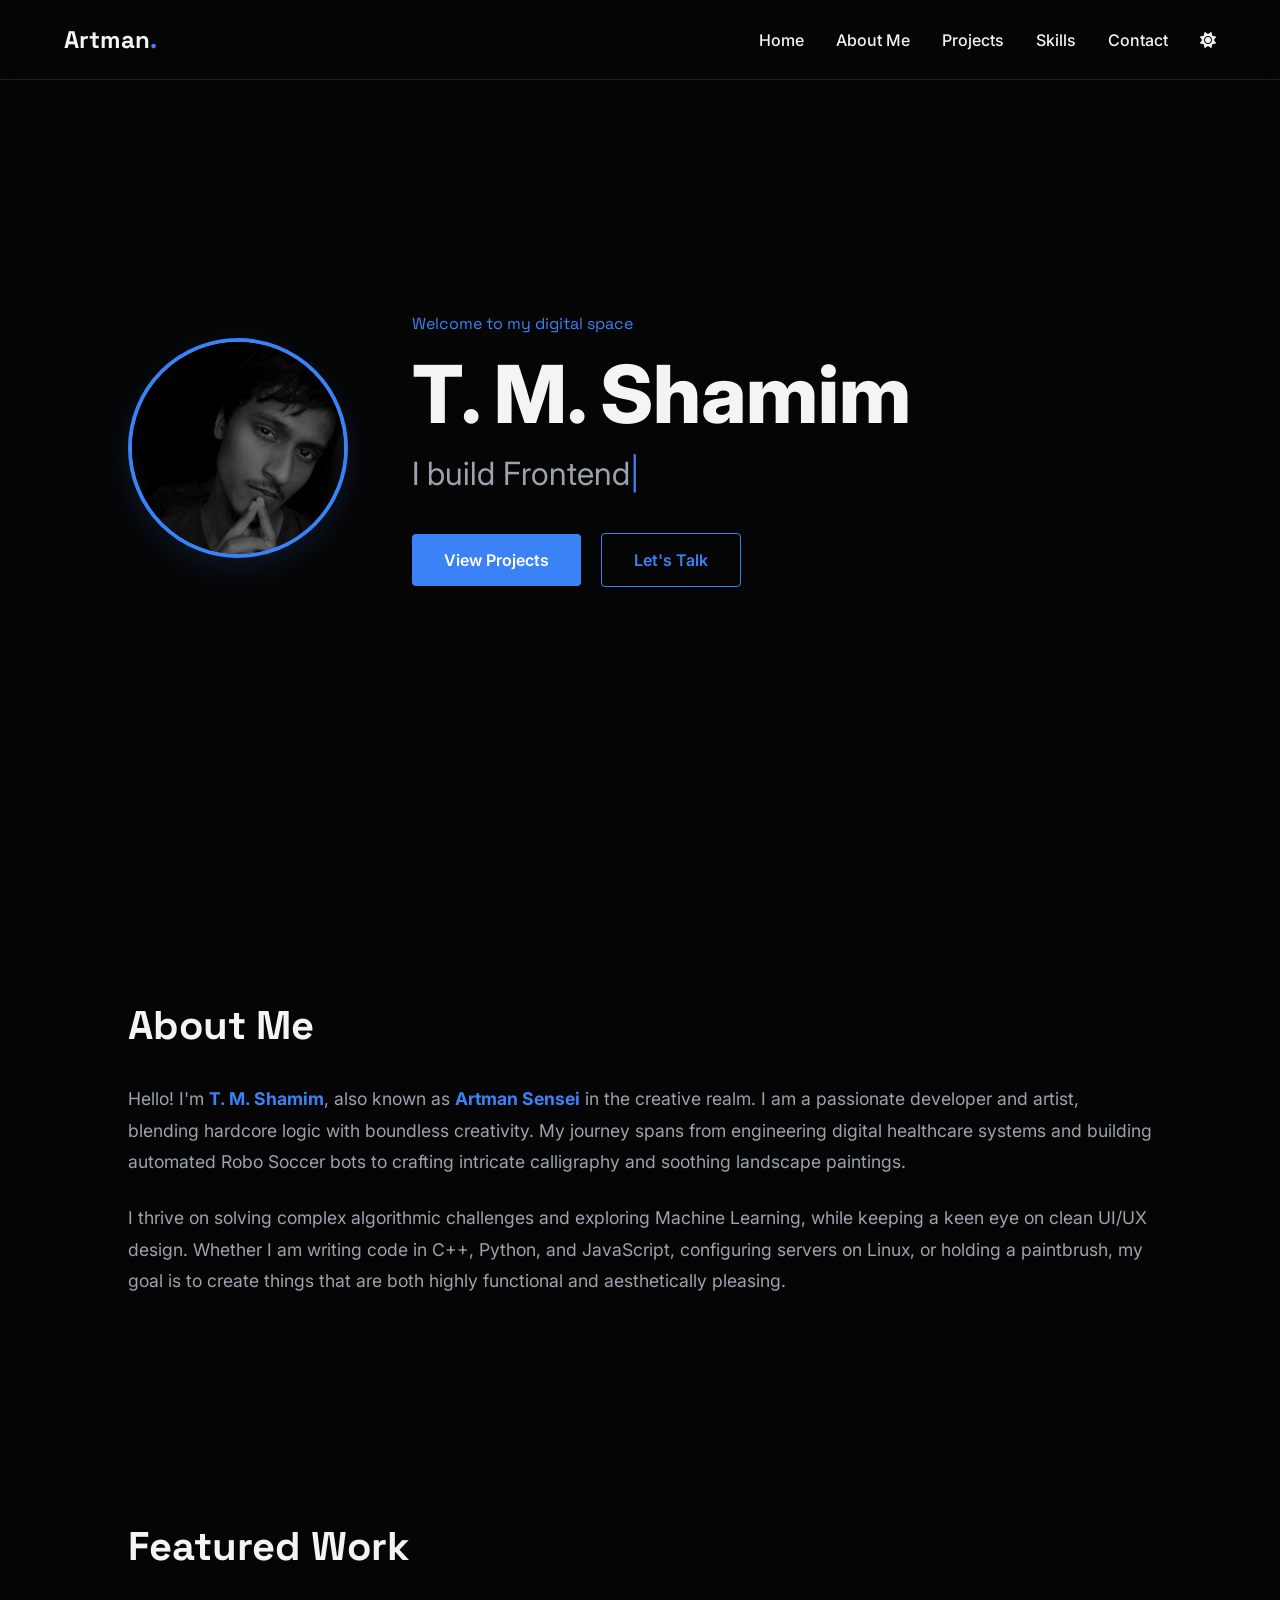
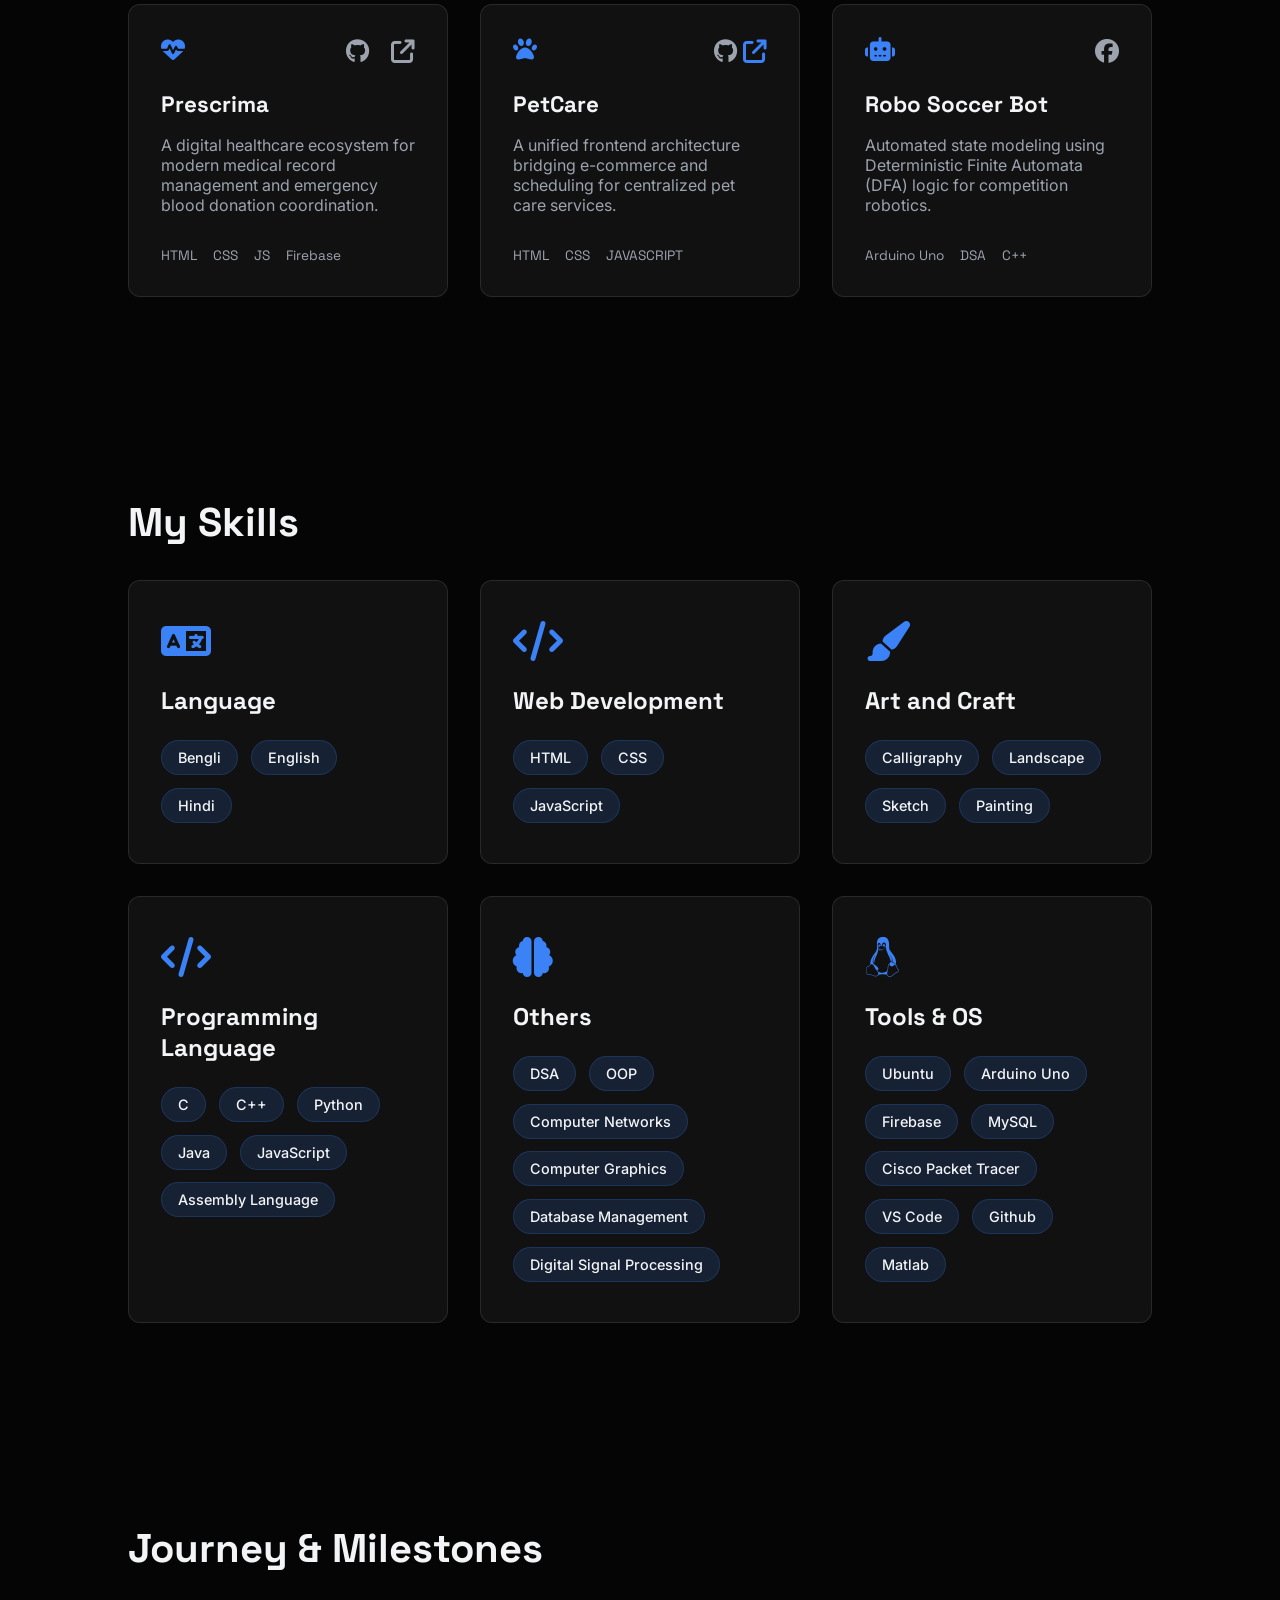
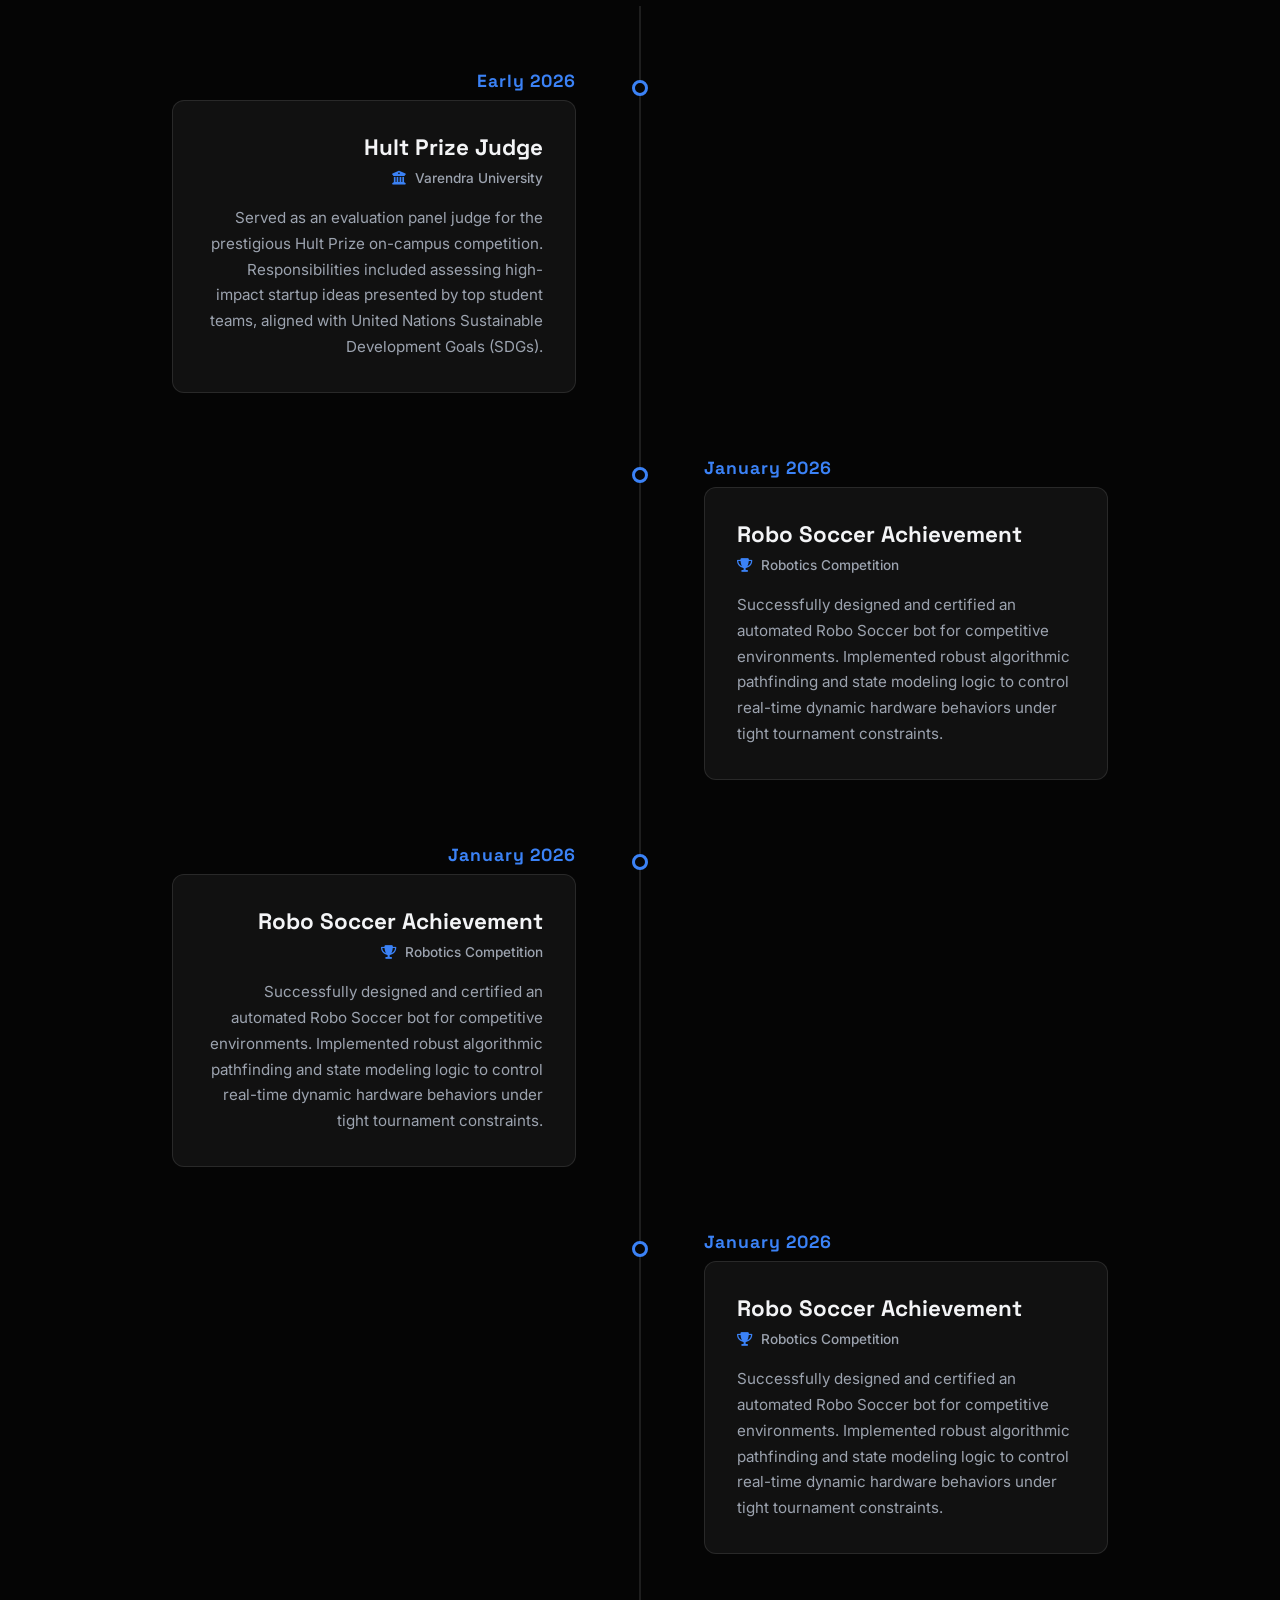
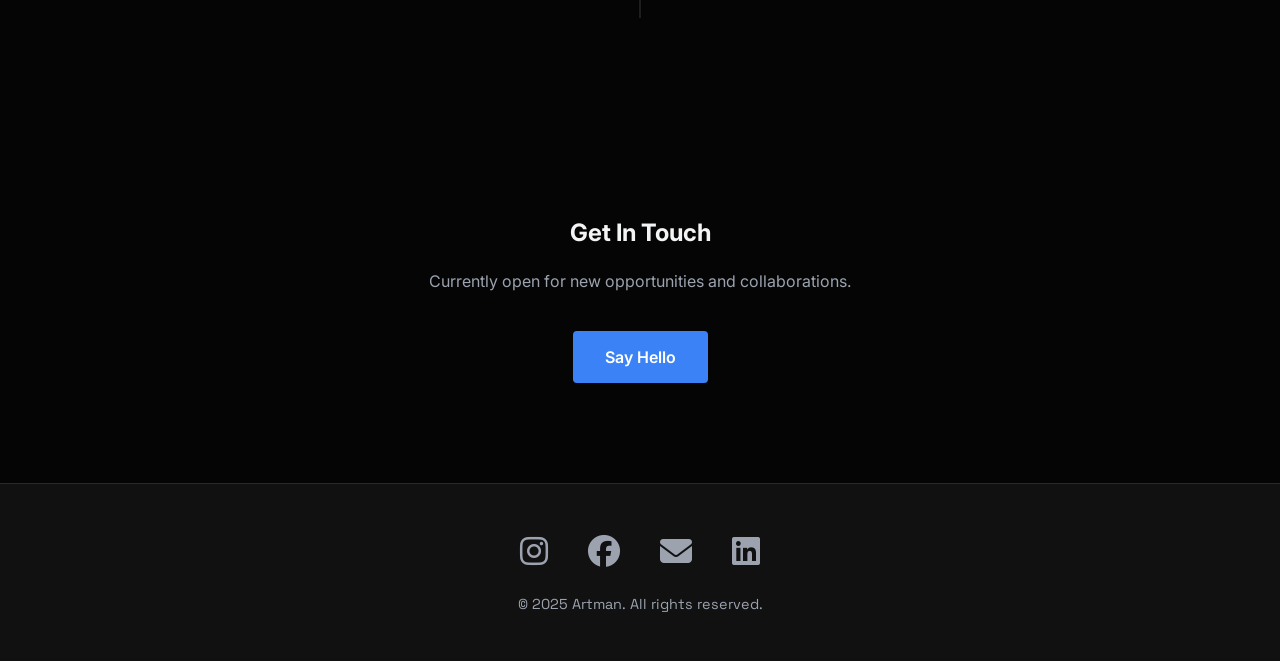
==== p3.html @ fb32a479 "Add files via upload" ====
<!DOCTYPE html>
<html lang="en" data-theme="dark">
<head>
    <meta charset="UTF-8">
    <meta name="viewport" content="width=device-width, initial-scale=1.0">
    <title>T. M. Shamim | Portfolio</title>
    <link rel="stylesheet" href="p3.css">
    <link rel="stylesheet" href="https://cdnjs.cloudflare.com/ajax/libs/font-awesome/6.4.0/css/all.min.css">
</head>
<body>

    <div class="preloader">
        <div class="loader-text">Loading Experience...</div>
    </div>

    <nav class="navbar">
        <div class="logo">Artman<span>.</span></div>
        <ul class="nav-links">
            <li><a href="#home">Home</a></li>
            <li><a href="#about">About Me</a></li>
            <li><a href="#projects">Projects</a></li>
            <li><a href="#skills">Skills</a></li> <!-- এই লাইনটি যোগ করুন -->
            <li><a href="#contact">Contact</a></li>
            <li>
                <button id="theme-toggle">
                    <i class="fa-solid fa-moon"></i>
                </button>
            </li>
        </ul>
    </nav>

    <header id="home" class="hero">
        <div class="hero-content reveal">
            <div class="hero-image">
                <img src="meaw.jpeg" alt="T. M. Shamim" class="profile-pic"> 
            </div>
            <div class="hero-text">
                <p class="greeting">Welcome to my digital space</p>
                <h1>T. M. Shamim</h1>
                <h2 class="subtitle">I build <span class="typing-text"></span><span class="cursor-blink">|</span></h2>
                <div class="hero-buttons">
                    <a href="#projects" class="btn primary">View Projects</a>
                    <a href="#contact" class="btn secondary">Let's Talk</a>
                </div>
            </div>
        </div>
        <div class="animated-grid"></div>
    </header>

<!-- About Section -->
    <section id="about" class="about-section">
        <div class="section-header reveal">
            <h2>About Me</h2>
            <div class="line"></div>
        </div>
        
        <div class="about-content reveal">
            <!-- About Text -->
            <div class="about-text">
                <p>Hello! I'm <strong>T. M. Shamim</strong>, also known as <strong>Artman Sensei</strong> in the creative realm. I am a passionate developer and artist, blending hardcore logic with boundless creativity. My journey spans from engineering digital healthcare systems and building automated Robo Soccer bots to crafting intricate calligraphy and soothing landscape paintings.</p>
                <p>I thrive on solving complex algorithmic challenges and exploring Machine Learning, while keeping a keen eye on clean UI/UX design. Whether I am writing code in C++, Python, and JavaScript, configuring servers on Linux, or holding a paintbrush, my goal is to create things that are both highly functional and aesthetically pleasing.</p>
            </div>
            
           
        </div>
    </section>

    
    <section id="projects" class="projects-section">
        <div class="section-header reveal">
            <h2>Featured Work</h2>
            <div class="line"></div>
        </div>
        
        <div class="project-grid">
            <div class="tilt-card reveal">
                <div class="card-inner">
                    <div class="card-header">
                        <i class="fa-solid fa-heart-pulse icon"></i>
                        <div class="links">
                            <a href="https://github.com/yourusername/prescrima" target="_blank" title="View Source Code">
                                <i class="fa-brands fa-github"></i>
                            </a>
                             <a href="https://prescrima.web.app" target="_blank" title="View Source Code">
                            <i class="fa-solid fa-arrow-up-right-from-square"></i>
                             </a>
                        </div>
                    </div>
                    <h3>Prescrima</h3>
                    <p>A digital healthcare ecosystem for modern medical record management and emergency blood donation coordination.</p>
                    <ul class="tech-stack">
                        <li>HTML</li>
                        <li>CSS</li>
                        <li>JS</li>
                        <li>Firebase</li>
                    </ul>
                </div>
            </div>

            <div class="tilt-card reveal">
                <div class="card-inner">
                    <div class="card-header">
                        <i class="fa-solid fa-paw icon"></i>
                        <div class="links">
                            <a href="https://github.com/yourusername/petcare" target="_blank" title="View Source Code">
                                <i class="fa-brands fa-github"></i>
                            </a>
                            <i class="fa-solid fa-arrow-up-right-from-square"></i>
                        </div>
                    </div>
                    <h3>PetCare</h3>
                    <p>A unified frontend architecture bridging e-commerce and scheduling for centralized pet care services.</p>
                    <ul class="tech-stack">
                        <li>HTML</li>
                        <li>CSS</li>
                        <li>JAVASCRIPT</li>
                    </ul>
                </div>
            </div>

            <div class="tilt-card reveal">
                <div class="card-inner">
                    <div class="card-header">
                        <i class="fa-solid fa-robot icon"></i>
                        <div class="links">
                            <a href="https://github.com/yourusername/robo-soccer" target="_blank">
                                <i class="fa-brands fa-facebook"></i>
                            </a>
                        </div>
                    </div>
                    <h3>Robo Soccer Bot</h3>
                    <p>Automated state modeling using Deterministic Finite Automata (DFA) logic for competition robotics.</p>
                    <ul class="tech-stack">
                        <li>Arduino Uno</li>
                        <li>DSA</li>
                        <li>C++</li>
                    </ul>
                </div>
            </div>
        </div>
    </section>


    <!-- Skills Section -->
    <section id="skills" class="skills-section">
        <div class="section-header reveal">
            <h2>My Skills</h2>
            <div class="line"></div>
        </div>
        
        <div class="skills-grid reveal">
            

            <div class="skill-box">
                <i class="fa-solid fa-language skill-icon"></i>
                <h3>Language</h3>
                <div class="skill-tags">
                    <span>Bengli</span>
                    <span>English</span>
                    <span>Hindi</span> 
                </div>
            </div>

            <div class="skill-box">
                <i class="fa-solid fa-code skill-icon"></i>
                <h3>Web Development</h3>
                <div class="skill-tags">
                    <span>HTML</span>
                    <span>CSS</span>
                    <span>JavaScript</span> 
                </div>
            </div>
            
            <div class="skill-box">
                <i class="fa-solid fa-paintbrush skill-icon"></i>
                <h3>Art and Craft</h3>
                <div class="skill-tags">
                    <span>Calligraphy</span>
                    <span>Landscape</span>
                    <span>Sketch</span>
                    <span>Painting</span>
                </div>
            </div>

            <div class="skill-box">
                <i class="fa-solid fa-code skill-icon"></i>
                <h3>Programming Language</h3>
                <div class="skill-tags">
                    <span>C</span>
                    <span>C++</span>
                    <span>Python</span>
                    <span>Java</span> 
                    <span>JavaScript</span> 
                    <span>Assembly Language</span>
                </div>
            </div>
            
            <div class="skill-box">
                <i class="fa-solid fa-brain skill-icon"></i>
                <h3>Others</h3>
                <div class="skill-tags">
                    <span>DSA</span>
                    <span>OOP</span>
                    <span>Computer Networks</span>
                    <span>Computer Graphics</span>
                    <span>Database Management</span>
                    <span>Digital Signal Processing</span>
                </div>
            </div>

            <div class="skill-box">
                <i class="fa-brands fa-linux skill-icon"></i>
                <h3>Tools & OS</h3>
                <div class="skill-tags">
                    <span>Ubuntu</span>
                    <span>Arduino Uno</span>
                    <span>Firebase</span>
                    <span>MySQL</span>
                    <span>Cisco Packet Tracer</span>
                    <span>VS Code</span>
                    <span>Github</span>
                    <span>Matlab</span>
                </div>
            </div>
        </div>
    </section>


    <section id="experience" class="timeline-section">
        <div class="section-header reveal">
            <h2>Journey & Milestones</h2>
            <div class="line"></div>
        </div>

        <div class="timeline-container reveal">
            <div class="timeline-line"></div>

            <div class="timeline-item left">
                <div class="timeline-dot"></div>
                <div class="timeline-date">Early 2026</div>
                <div class="timeline-content">
                    <h3>Hult Prize Judge</h3>
                    <span class="location"><i class="fa-solid fa-university"></i> Varendra University</span>
                    <p>Served as an evaluation panel judge for the prestigious Hult Prize on-campus competition. Responsibilities included assessing high-impact startup ideas presented by top student teams, aligned with United Nations Sustainable Development Goals (SDGs).</p>
                </div>
            </div>

            <div class="timeline-item right">
                <div class="timeline-dot"></div>
                <div class="timeline-date">January 2026</div>
                <div class="timeline-content">
                    <h3>Robo Soccer Achievement</h3>
                    <span class="location"><i class="fa-solid fa-trophy"></i> Robotics Competition</span>
                    <p>Successfully designed and certified an automated Robo Soccer bot for competitive environments. Implemented robust algorithmic pathfinding and state modeling logic to control real-time dynamic hardware behaviors under tight tournament constraints.</p>
                </div>
            </div>

            <div class="timeline-item left">
                <div class="timeline-dot"></div>
                <div class="timeline-date">January 2026</div>
                <div class="timeline-content">
                    <h3>Robo Soccer Achievement</h3>
                    <span class="location"><i class="fa-solid fa-trophy"></i> Robotics Competition</span>
                    <p>Successfully designed and certified an automated Robo Soccer bot for competitive environments. Implemented robust algorithmic pathfinding and state modeling logic to control real-time dynamic hardware behaviors under tight tournament constraints.</p>
                </div>
            </div>

            <div class="timeline-item right">
                <div class="timeline-dot"></div>
                <div class="timeline-date">January 2026</div>
                <div class="timeline-content">
                    <h3>Robo Soccer Achievement</h3>
                    <span class="location"><i class="fa-solid fa-trophy"></i> Robotics Competition</span>
                    <p>Successfully designed and certified an automated Robo Soccer bot for competitive environments. Implemented robust algorithmic pathfinding and state modeling logic to control real-time dynamic hardware behaviors under tight tournament constraints.</p>
                </div>
            </div>
        </div>
    </section>


    <section id="contact" class="contact-section reveal">
        <h2>Get In Touch</h2>
        <p>Currently open for new opportunities and collaborations.</p>
        <a href="https://facebook.com/artmansenseii" target="_blank" class="btn primary">Say Hello</a>
    </section>

    <footer class="footer">
        <div class="footer-content">
            <div class="social-links">
                <a href="https://instagram.com/artman_sensei" target="_blank" title="Instagram"><i class="fa-brands fa-instagram"></i></a>
                <a href="https://facebook.com/artmansensei" target="_blank" title="Facebook"><i class="fa-brands fa-facebook"></i></a>
                <a href="mailto:artmansensei@gmail.com" title="Email"><i class="fa-solid fa-envelope"></i></a>
                <a href="https://linkedin.com/in/artmansensei" target="_blank" title="LinkedIn"><i class="fa-brands fa-linkedin"></i></a>
            </div>
            <p class="copyright">&copy; 2025 Artman. All rights reserved.</p>
        </div>
    </footer>

    <script src="p3.js"></script>
</body>
</html>
---- p3.css ----
@import url('https://fonts.googleapis.com/css2?family=Inter:wght@300;400;600;800&family=Space+Grotesk:wght@500;700&display=swap');

/* Dynamic Theme Variables */
:root[data-theme="dark"] {
    --bg-color: #050505;
    --surface-color: #111111;
    --text-main: #f3f4f6;
    --text-muted: #9ca3af;
    --accent: #3b82f6; 
    --accent-glow: rgba(59, 130, 246, 0.15);
    --border: rgba(255, 255, 255, 0.1);
}

:root[data-theme="light"] {
    --bg-color: #f8fafc;
    --surface-color: #ffffff;
    --text-main: #0f172a;
    --text-muted: #64748b;
    --accent: #2563eb; 
    --accent-glow: rgba(37, 99, 235, 0.15);
    --border: rgba(0, 0, 0, 0.1);
}

* {
    margin: 0;
    padding: 0;
    box-sizing: border-box;
    /* Normal cursor globally active */
}

html {
    scroll-behavior: smooth;
}

body {
    background-color: var(--bg-color);
    color: var(--text-main);
    font-family: 'Inter', sans-serif;
    overflow-x: hidden;
    transition: background-color 0.5s ease, color 0.5s ease;
}

/* Preloader */
.preloader {
    position: fixed;
    inset: 0;
    background: var(--bg-color);
    display: flex;
    justify-content: center;
    align-items: center;
    z-index: 10000;
    transition: opacity 1s ease, visibility 1s ease;
}

.preloader.fade-out {
    opacity: 0;
    visibility: hidden;
}

.loader-text {
    font-family: 'Space Grotesk', sans-serif;
    font-size: 1.5rem;
    letter-spacing: 2px;
    animation: pulse 1.5s infinite;
}

/* Navbar */
.navbar {
    position: fixed;
    top: 0;
    width: 100%;
    display: flex;
    justify-content: space-between;
    align-items: center;
    padding: 1.5rem 5%;
    background: rgba(var(--bg-color), 0.8);
    backdrop-filter: blur(12px);
    z-index: 1000;
    border-bottom: 1px solid var(--border);
}

.logo {
    font-family: 'Space Grotesk', sans-serif;
    font-weight: 700;
    font-size: 1.5rem;
}

.logo span {
    color: var(--accent);
}

.nav-links {
    display: flex;
    gap: 2rem;
    list-style: none;
    align-items: center;
}

.nav-links a, #theme-toggle {
    color: var(--text-main);
    text-decoration: none;
    font-weight: 500;
    background: none;
    border: none;
    font-size: 1rem;
    transition: color 0.3s;
}

.nav-links a:hover, #theme-toggle:hover {
    color: var(--accent);
}

/* Hero Section */
.hero {
    min-height: 100vh;
    display: flex;
    flex-direction: column;
    justify-content: center;
    padding: 0 10%;
    position: relative;
}

.hero-content {
    display: flex;
    align-items: center; 
    gap: 4rem; 
}

.greeting {
    color: var(--accent);
    font-family: 'Space Grotesk', sans-serif;
    margin-bottom: 1rem;
}

.hero h1 {
    font-size: 5rem;
    font-weight: 800;
    line-height: 1.1;
    margin-bottom: 1rem;
}

.subtitle {
    font-size: 2rem;
    color: var(--text-muted);
    font-weight: 400;
    margin-bottom: 2.5rem;
}

.cursor-blink {
    animation: blink 1s infinite;
    color: var(--accent);
}

.profile-pic {
    width: 220px;
    height: 220px;
    border-radius: 50%;
    object-fit: cover;
    border: 4px solid var(--accent);
    box-shadow: 0 10px 30px var(--accent-glow);
    transition: transform 0.4s ease;
}

.profile-pic:hover {
    transform: scale(1.05);
}

.btn {
    padding: 1rem 2rem;
    border-radius: 4px;
    text-decoration: none;
    font-weight: 600;
    display: inline-block;
    transition: transform 0.3s, box-shadow 0.3s;
}

.btn.primary {
    background: var(--accent);
    color: #fff;
}

.btn.primary:hover {
    transform: translateY(-3px);
    box-shadow: 0 10px 20px var(--accent-glow);
}

.btn.secondary {
    background: transparent;
    border: 1px solid var(--accent);
    color: var(--accent);
    margin-left: 1rem;
}

.btn.secondary:hover {
    background: var(--accent-glow);
}

/* Scroll Reveal Classes */
.reveal {
    opacity: 0;
    transform: translateY(50px);
    transition: all 0.8s cubic-bezier(0.5, 0, 0, 1);
}

.reveal.active {
    opacity: 1;
    transform: translateY(0);
}

/* Projects Section */
.projects-section {
    padding: 100px 10%;
}

.section-header h2 {
    font-family: 'Space Grotesk', sans-serif;
    font-size: 2.5rem;
    margin-bottom: 2rem;
}

.project-grid {
    display: grid;
    grid-template-columns: repeat(auto-fit, minmax(320px, 1fr));
    gap: 2rem;
    perspective: 1000px;
}

/* Cinematic Tilt Cards */
.tilt-card {
    background: var(--surface-color);
    border: 1px solid var(--border);
    border-radius: 12px;
    padding: 2rem;
    transition: border-color 0.3s, box-shadow 0.3s;
    transform-style: preserve-3d;
}

.tilt-card:hover {
    border-color: var(--accent);
    box-shadow: 0 10px 30px var(--accent-glow);
}

.card-header {
    display: flex;
    justify-content: space-between;
    margin-bottom: 1.5rem;
    font-size: 1.5rem;
    color: var(--accent);
}

/* Clickable Links inside Cards */
.card-header .links a {
    color: var(--text-muted);
    margin-left: 1rem;
    transition: color 0.3s, transform 0.3s;
    display: inline-block;
}

.card-header .links a:hover {
    color: var(--accent);
    transform: scale(1.2);
}

.tilt-card h3 {
    font-size: 1.4rem;
    margin-bottom: 1rem;
    font-family: 'Space Grotesk', sans-serif;
    transform: translateZ(30px);
}

.tilt-card p {
    color: var(--text-muted);
    margin-bottom: 2rem;
    transform: translateZ(20px);
}

.tech-stack {
    display: flex;
    gap: 1rem;
    list-style: none;
    font-family: 'Space Grotesk', sans-serif;
    font-size: 0.85rem;
    color: var(--text-muted);
}

/* Contact */
.contact-section {
    text-align: center;
    padding: 100px 10%;
}

.contact-section p {
    color: var(--text-muted);
    margin: 1.5rem 0 2.5rem 0;
}

/* Godlevel Footer & Social Links */
.footer {
    background: var(--surface-color);
    border-top: 1px solid var(--border);
    padding: 3rem 10%;
    text-align: center;
}

.footer-content {
    display: flex;
    flex-direction: column;
    align-items: center;
    gap: 1.5rem;
}

.social-links {
    display: flex;
    gap: 2.5rem;
}

.social-links a {
    color: var(--text-muted);
    font-size: 2rem;
    transition: color 0.3s cubic-bezier(0.4, 0, 0.2, 1), transform 0.3s ease;
}

/* Hover and Dynamic scaling on Social Icons */
.social-links a:hover {
    color: var(--accent);
    transform: translateY(-5px) scale(1.1);
}

.copyright {
    color: var(--text-muted);
    font-size: 0.9rem;
    font-family: 'Space Grotesk', sans-serif;
}

/* Responsive Styles */
@media screen and (max-width: 768px) {
    .hero-content {
        flex-direction: column;
        text-align: center;
        gap: 2rem;
    }
    .hero h1 {
        font-size: 3rem;
    }
    .hero-buttons {
        display: flex;
        flex-direction: column;
        gap: 1rem;
        align-items: center;
    }
    .btn.secondary {
        margin-left: 0;
    }
}


/* =========================================
   Skills Section (Godlevel Design)
========================================= */
.skills-section {
    padding: 100px 10%;
}

.skills-grid {
    display: grid;
    grid-template-columns: repeat(auto-fit, minmax(280px, 1fr));
    gap: 2rem;
}

.skill-box {
    background: var(--surface-color);
    border: 1px solid var(--border);
    border-radius: 12px;
    padding: 2.5rem 2rem;
    transition: transform 0.4s ease, border-color 0.4s ease, box-shadow 0.4s ease;
}

.skill-box:hover {
    transform: translateY(-8px);
    border-color: var(--accent);
    box-shadow: 0 15px 35px var(--accent-glow);
}

.skill-icon {
    font-size: 2.5rem;
    color: var(--accent);
    margin-bottom: 1.5rem;
    transition: transform 0.4s ease;
}

.skill-box:hover .skill-icon {
    transform: scale(1.1) rotate(5deg);
}

.skill-box h3 {
    font-family: 'Space Grotesk', sans-serif;
    font-size: 1.5rem;
    margin-bottom: 1.5rem;
}

.skill-tags {
    display: flex;
    flex-wrap: wrap;
    gap: 0.8rem;
}

.skill-tags span {
    background: var(--accent-glow);
    color: var(--text-main);
    padding: 0.5rem 1rem;
    border-radius: 50px;
    font-size: 0.9rem;
    font-weight: 500;
    border: 1px solid rgba(59, 130, 246, 0.2);
    transition: background 0.3s, transform 0.3s, color 0.3s;
    cursor: default; /* Tags shouldn't look like links unless they are */
}

.skill-tags span:hover {
    background: var(--accent);
    color: #fff;
    transform: scale(1.05);
    box-shadow: 0 5px 15px var(--accent-glow);
}
/* =========================================
   About Section (Logic meets Art)
========================================= */
.about-section {
    padding: 100px 10%;
}

.about-content {
    display: flex;
    gap: 4rem;
    align-items: center;
}

.about-text {
    flex: 1.2;
    font-size: 1.1rem;
    color: var(--text-muted);
    line-height: 1.8;
   
    
}

.about-text p {
    margin-bottom: 1.5rem;
}

.about-text strong {
    color: var(--accent);
}

.about-stats {
    flex: 1;
    display: grid;
    grid-template-columns: repeat(auto-fit, minmax(200px, 1fr));
    gap: 1.5rem;
}


/* Responsive adjustments for About Section */
@media screen and (max-width: 768px) {
    .about-content {
        flex-direction: column;
        gap: 3rem;
    }
}

/* =========================================
   Timeline Section (Premium Interactive Tree)
========================================= */
.timeline-section {
    padding: 100px 10%;
    position: relative;
}

.timeline-container {
    position: relative;
    max-width: 1000px;
    margin: 0 auto;
    padding: 2rem 0;
}

/* সেন্ট্রাল ট্র্যাকিং লাইন */
.timeline-line {
    position: absolute;
    left: 50%;
    top: 0;
    bottom: 0;
    width: 2px;
    background: var(--border);
    transform: translateX(-50%);
}

.timeline-item {
    position: relative;
    width: 50%;
    padding: 2rem;
    box-sizing: border-box;
}

/* বাম পাশের আইটেমগুলোর অ্যালাইনমেন্ট */
.timeline-item.left {
    left: 0;
    text-align: right;
    padding-right: 4rem;
}

/* ডান পাশের আইটেমগুলোর অ্যালাইনমেন্ট */
.timeline-item.right {
    left: 50%;
    text-align: left;
    padding-left: 4rem;
}

/* টাইমলাইন ডটস (মাঝখানের বিন্দুগুলো) */
.timeline-dot {
    position: absolute;
    top: 2.6rem;
    width: 16px;
    height: 16px;
    border-radius: 50%;
    background: var(--bg-color);
    border: 3px solid var(--accent);
    z-index: 10;
    transition: transform 0.4s cubic-bezier(0.4, 0, 0.2, 1), background 0.4s, box-shadow 0.4s;
}

.timeline-item.left .timeline-dot {
    right: -8px;
}

.timeline-item.right .timeline-dot {
    left: -8px;
}

/* হোভার ইফেক্টস (বিন্দু গ্লো করবে) */
.timeline-item:hover .timeline-dot {
    transform: scale(1.4);
    background: var(--accent);
    box-shadow: 0 0 20px var(--accent);
}

.timeline-date {
    font-family: 'Space Grotesk', sans-serif;
    font-weight: 700;
    font-size: 1.1rem;
    color: var(--accent);
    margin-bottom: 0.5rem;
    letter-spacing: 1px;
}

/* টাইমলাইনের ভেতরের কার্ড */
.timeline-content {
    background: var(--surface-color);
    border: 1px solid var(--border);
    border-radius: 12px;
    padding: 2rem;
    transition: transform 0.4s ease, border-color 0.4s ease, box-shadow 0.4s ease;
}

.timeline-item:hover .timeline-content {
    border-color: var(--accent);
    box-shadow: 0 10px 30px var(--accent-glow);
    transform: translateY(-5px);
}

.timeline-content h3 {
    font-family: 'Space Grotesk', sans-serif;
    font-size: 1.4rem;
    color: var(--text-main);
    margin-bottom: 0.3rem;
}

.timeline-content .location {
    display: inline-block;
    font-size: 0.85rem;
    color: var(--text-muted);
    font-weight: 500;
    margin-bottom: 1.2rem;
}

.timeline-content .location i {
    color: var(--accent);
    margin-right: 5px;
}

.timeline-content p {
    color: var(--text-muted);
    font-size: 0.95rem;
    line-height: 1.7;
}

/* =========================================
   Mobile Optimization (Fully Responsive)
========================================= */
@media screen and (max-width: 768px) {
    .timeline-line {
        left: 20px;
        transform: none;
    }

    .timeline-item {
        width: 100%;
        padding-left: 45px;
        padding-right: 0;
        text-align: left !important;
    }

    .timeline-item.left {
        left: 0;
    }

    .timeline-item.right {
        left: 0;
    }

    .timeline-item.left .timeline-dot,
    .timeline-item.right .timeline-dot {
        left: 12px;
        right: auto;
    }
}
/* Animations */
@keyframes blink { 50% { opacity: 0; } }
@keyframes pulse { 50% { opacity: 0.5; } }
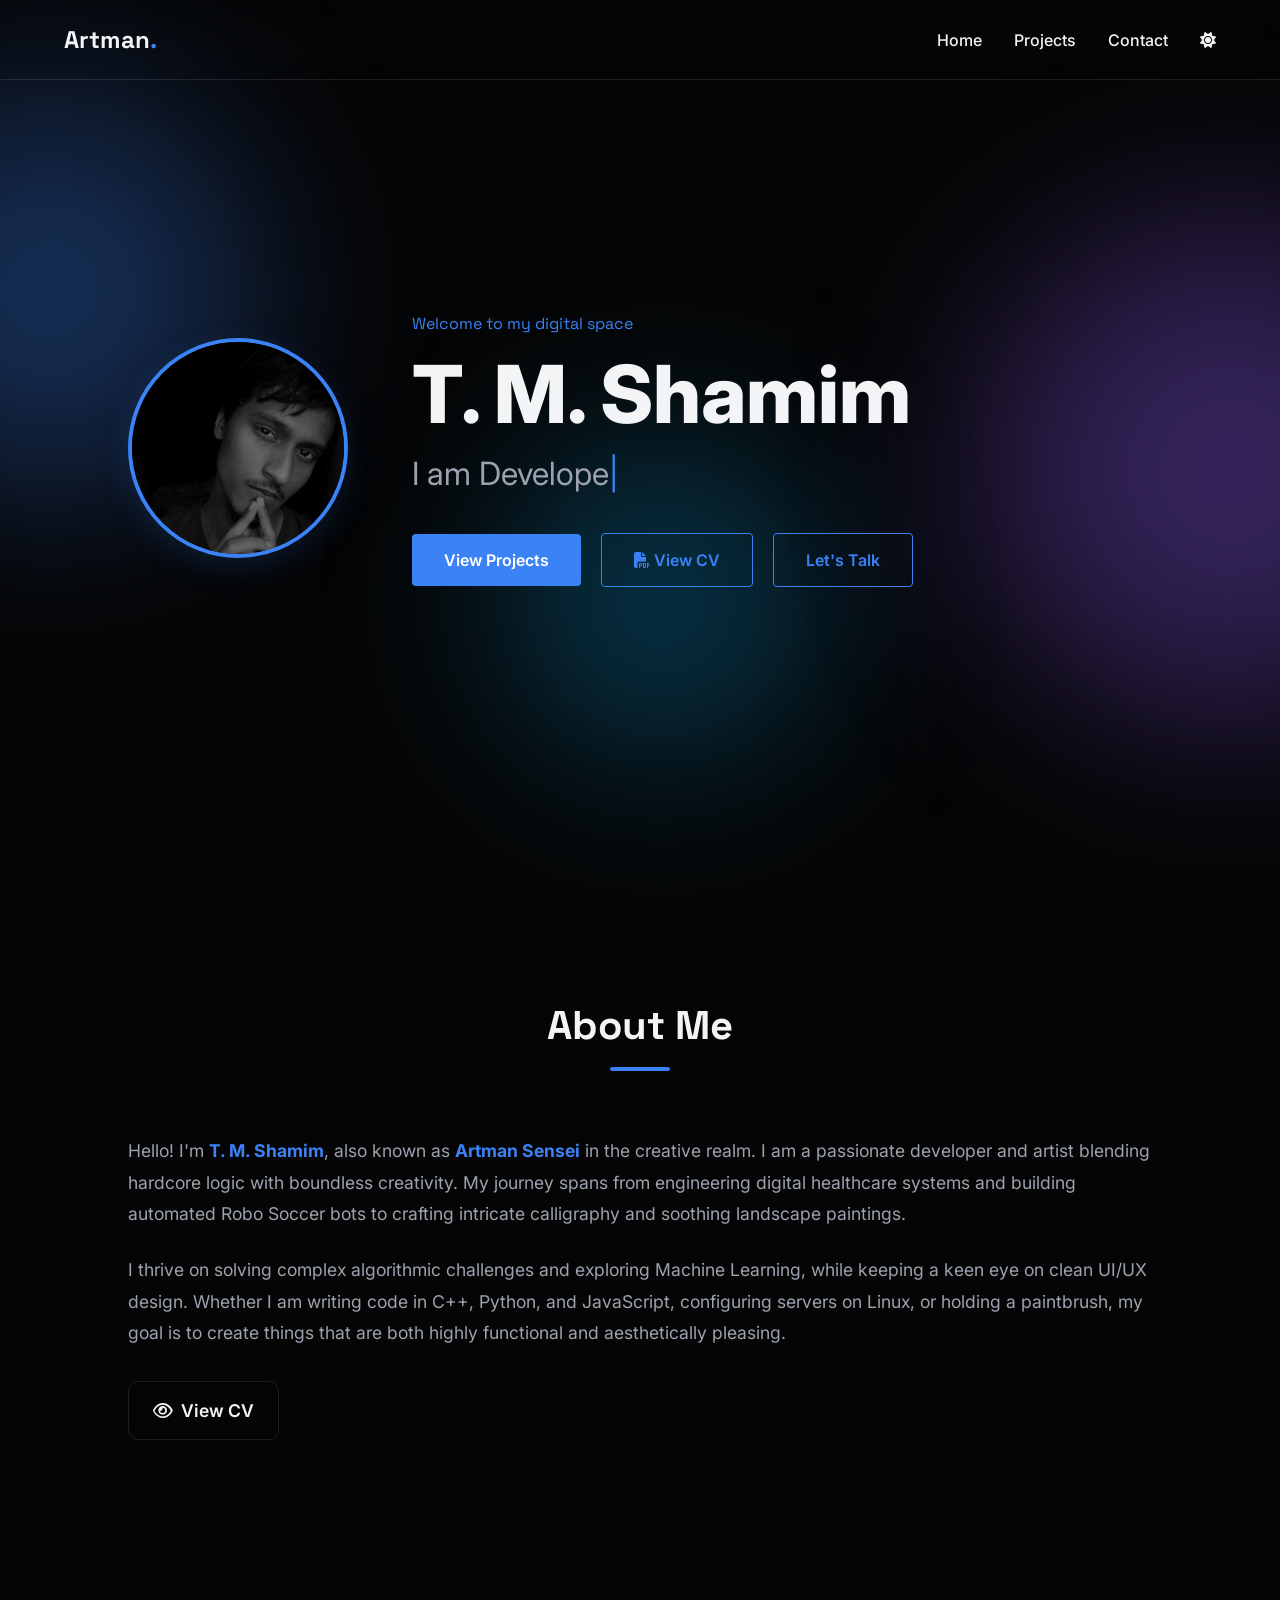
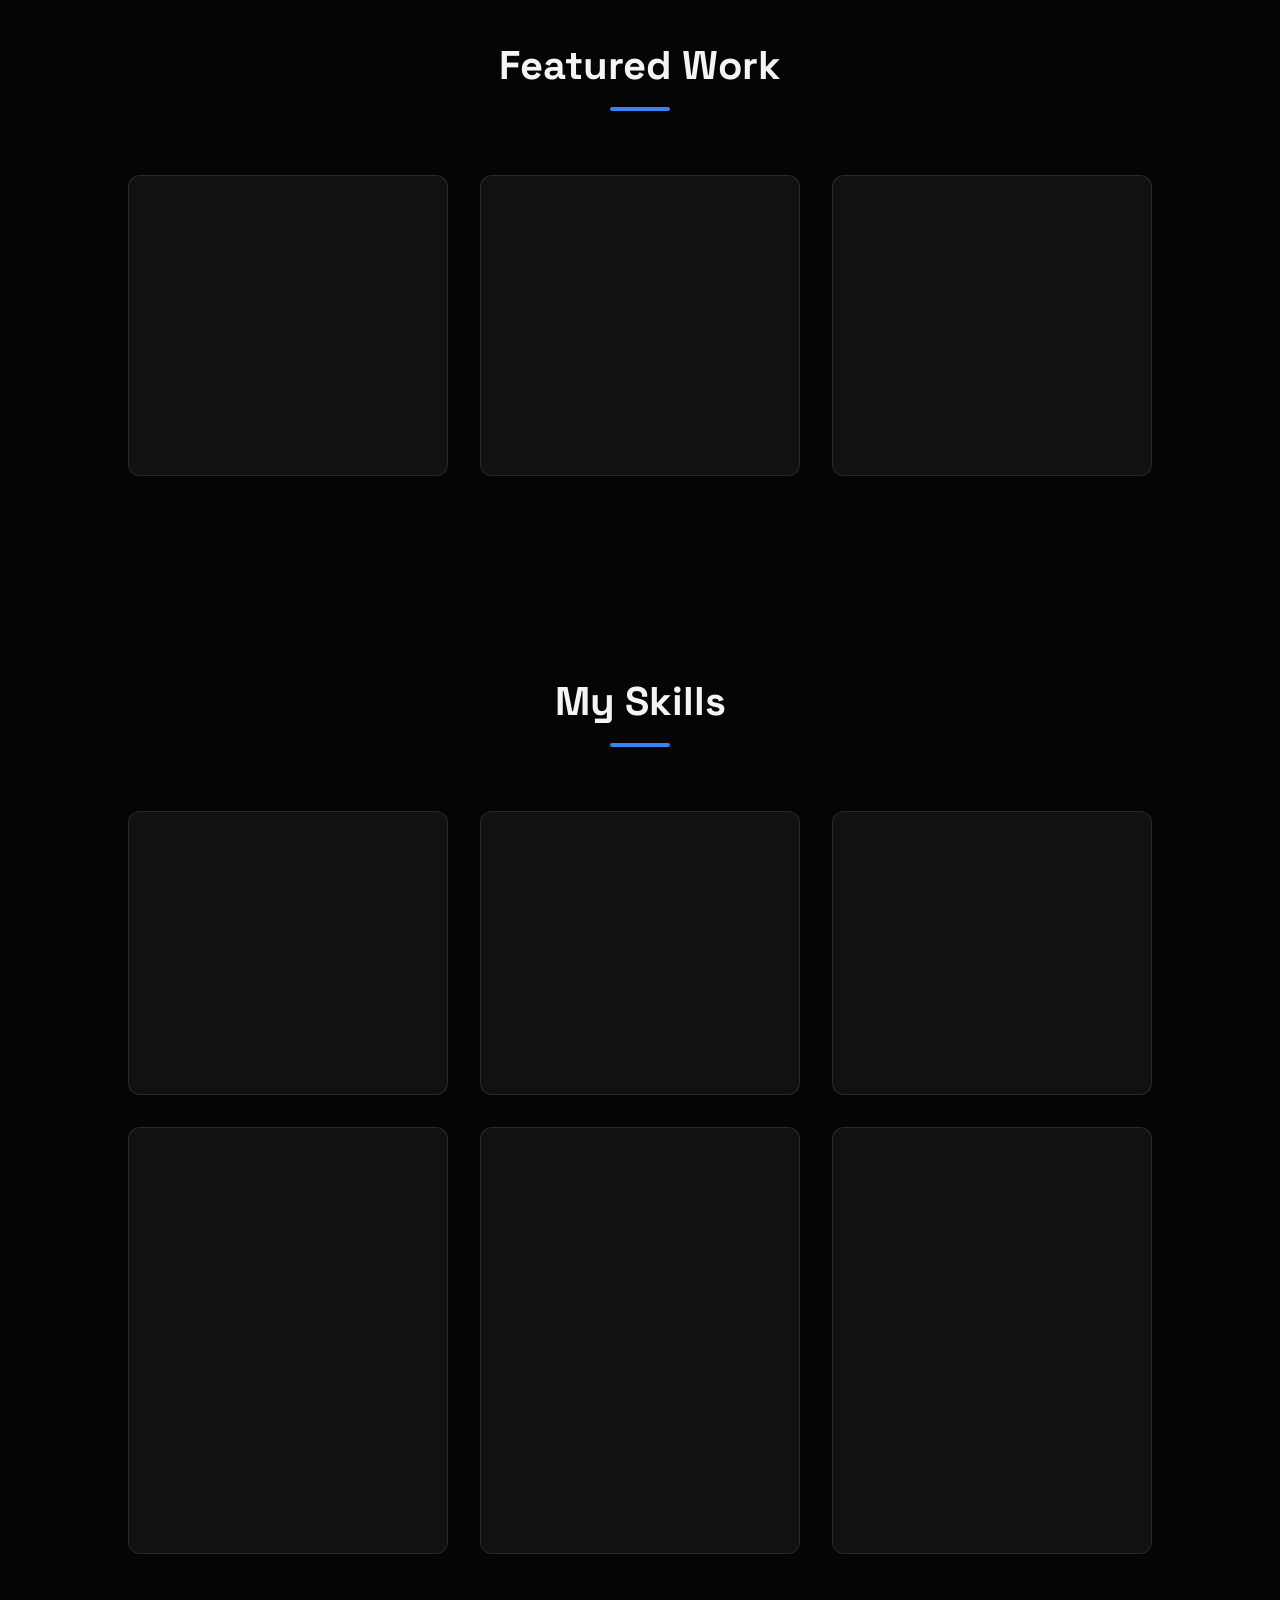
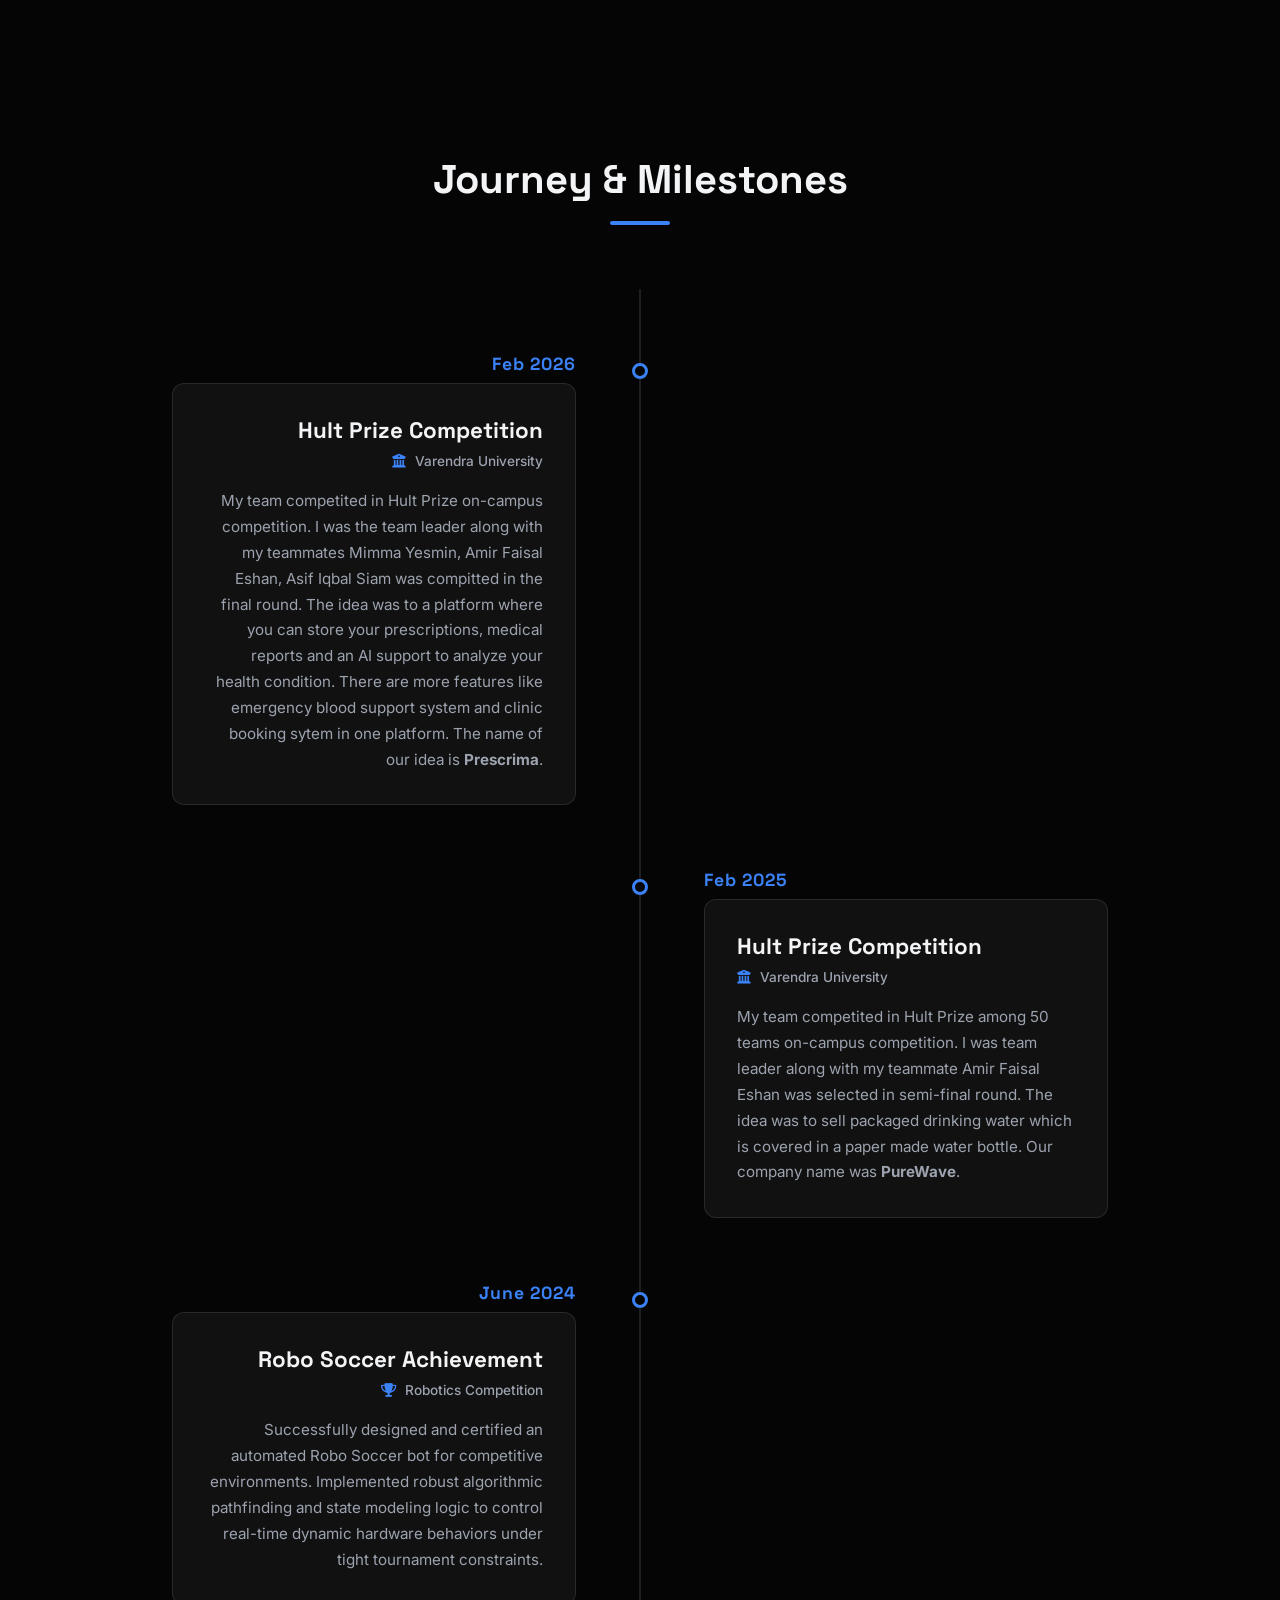
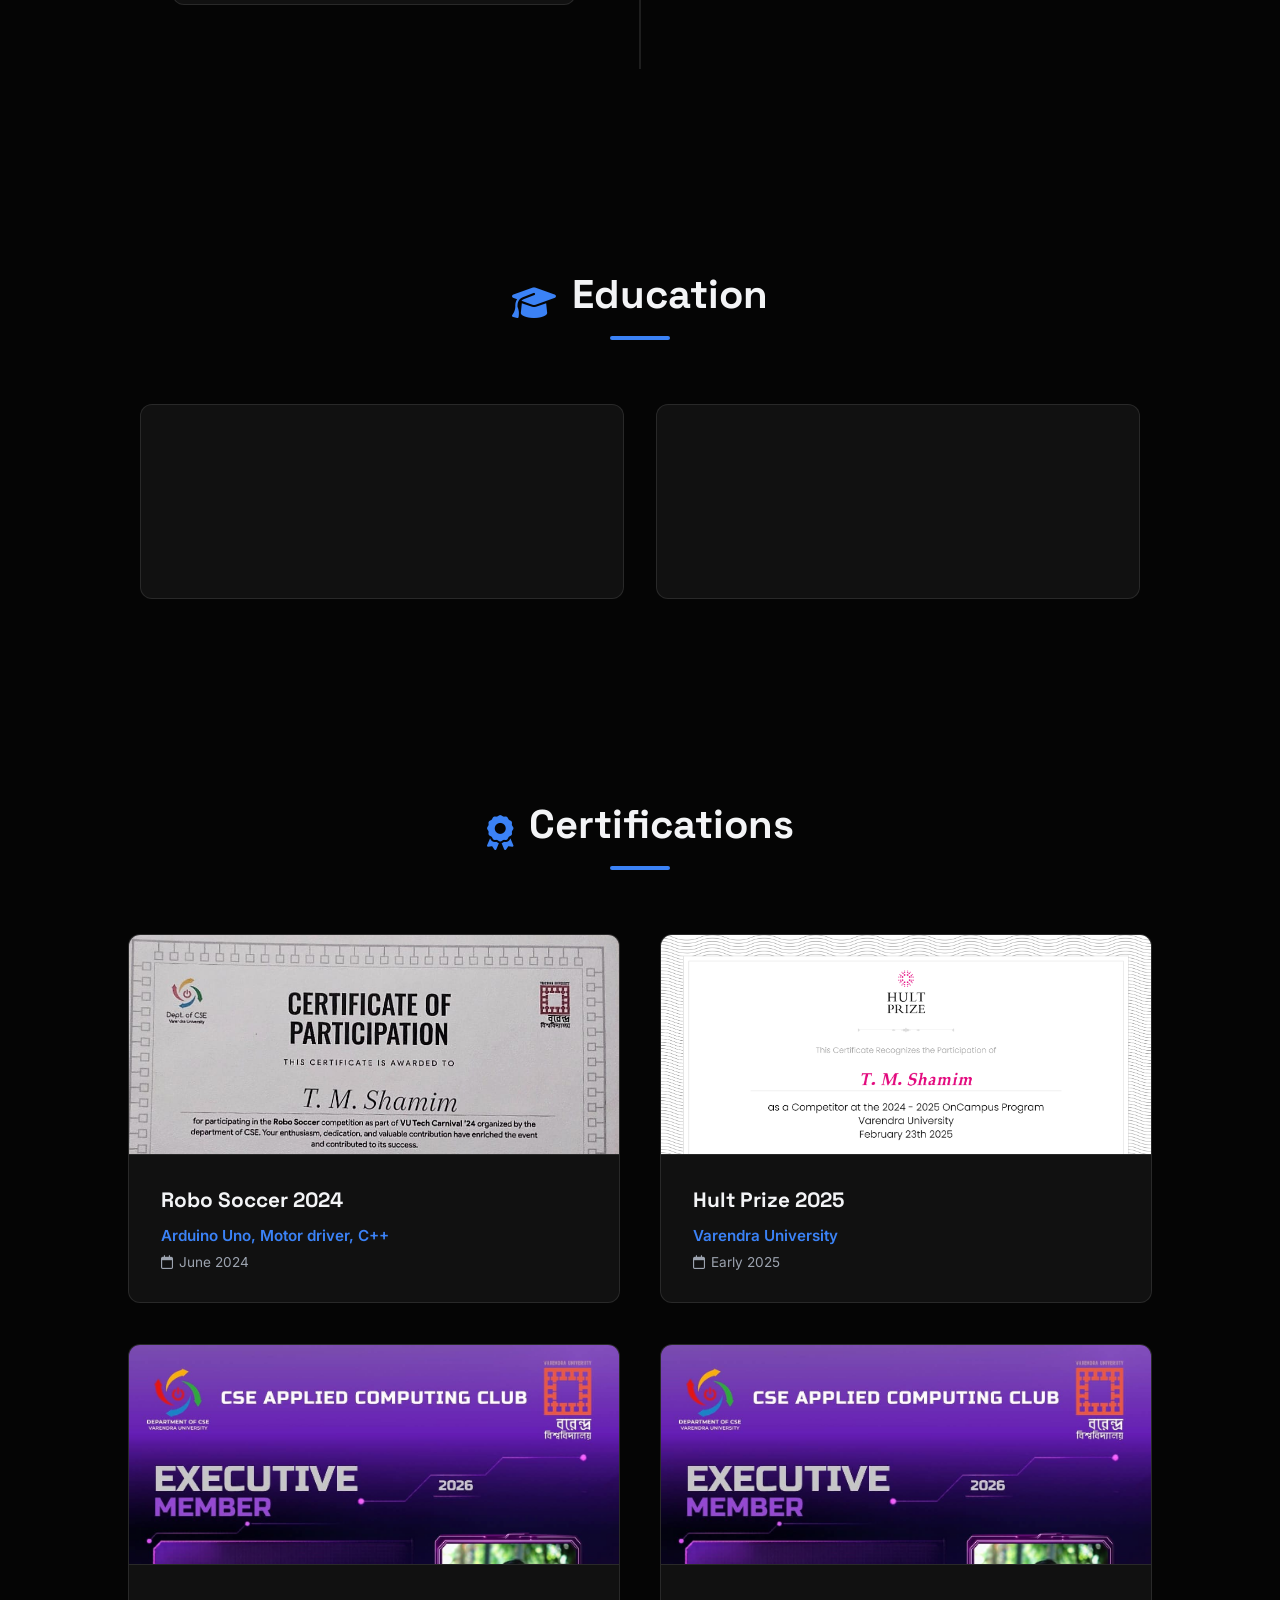
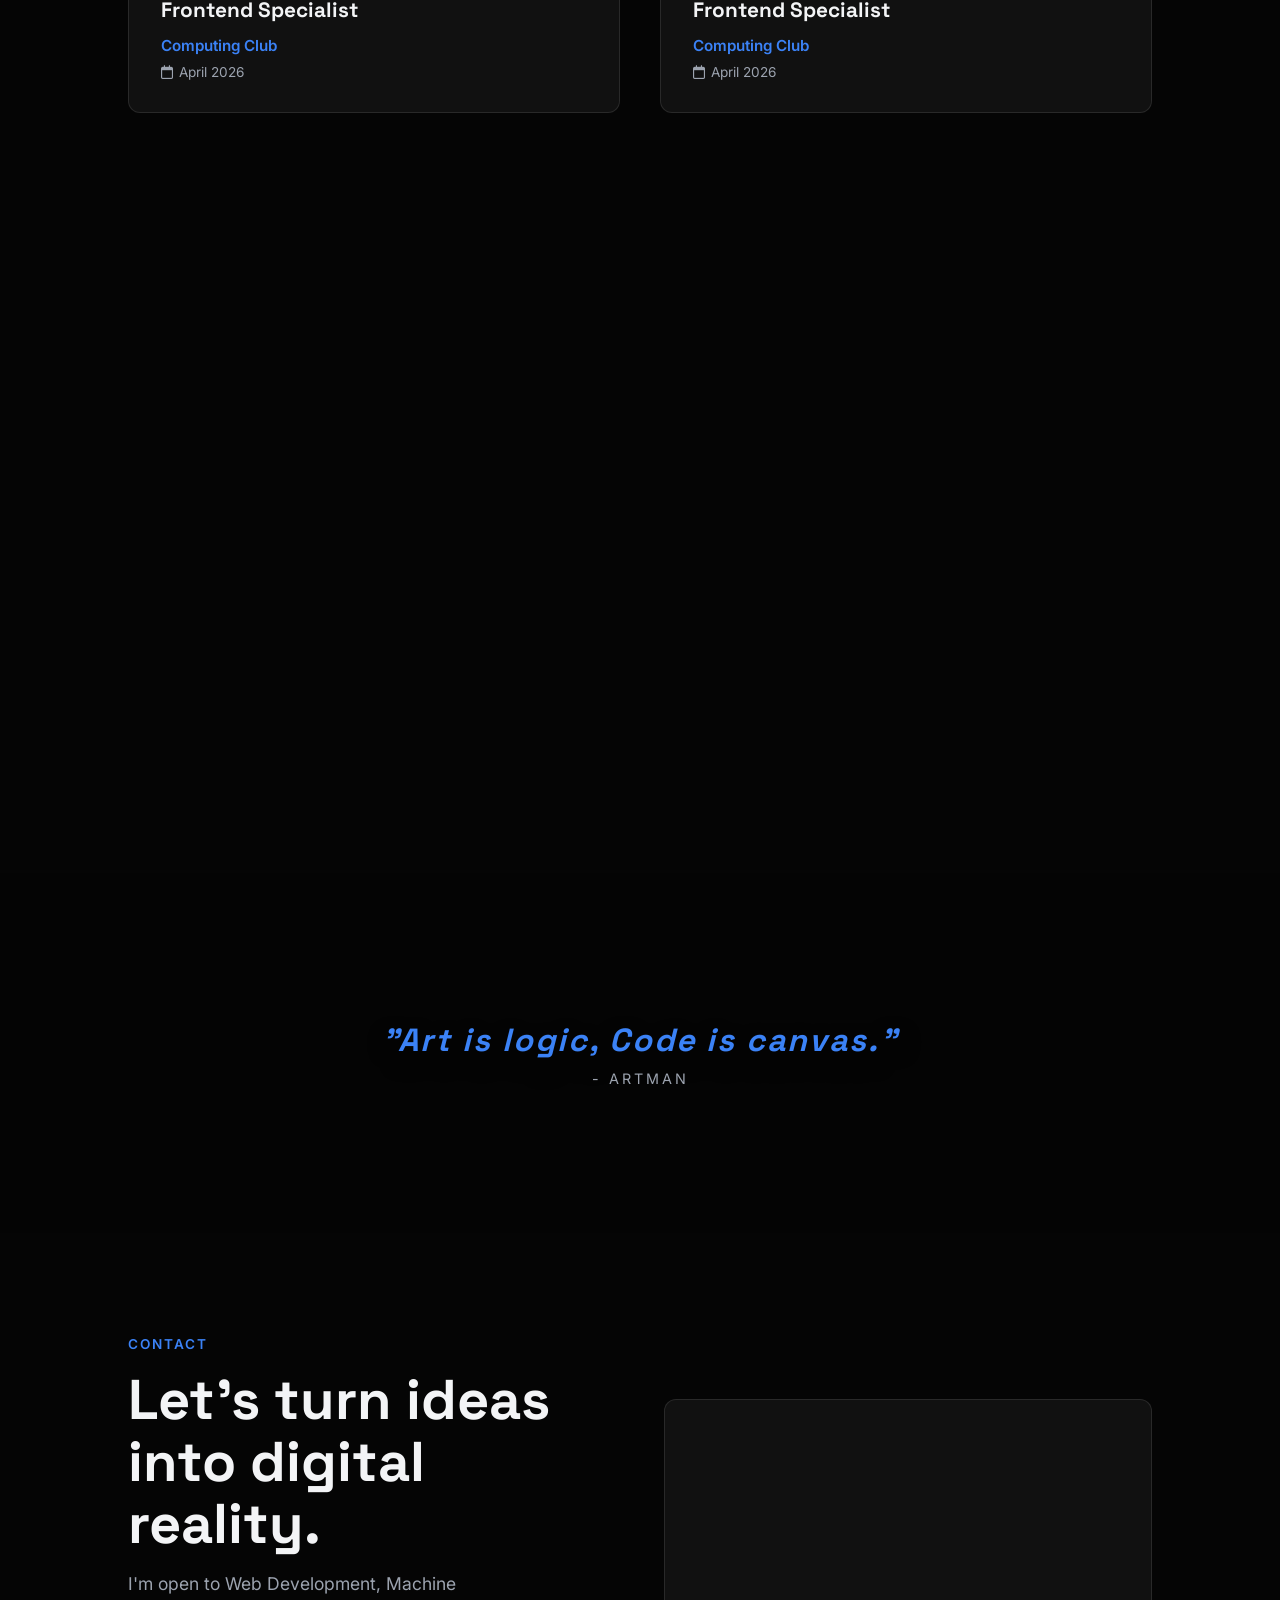
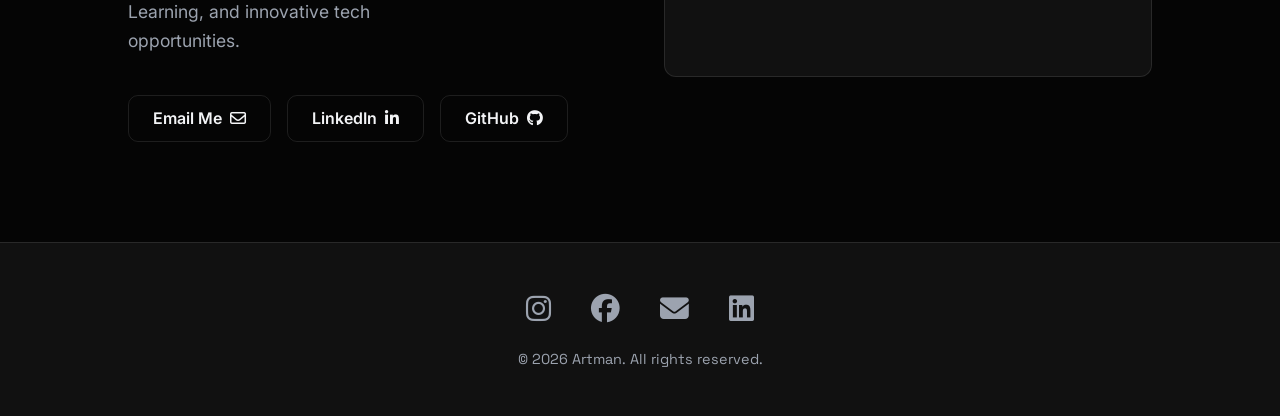
==== commit 308e4a19: "Add files via upload" ====
--- a/p3.html
+++ b/p3.html
@@ -8,6 +8,11 @@
     <link rel="stylesheet" href="https://cdnjs.cloudflare.com/ajax/libs/font-awesome/6.4.0/css/all.min.css">
 </head>
 <body>
+    <div class="bg-shape shape-1"></div>
+    <div class="bg-shape shape-2"></div>
+    <div class="bg-shape shape-3"></div>
+
+    
 
     <div class="preloader">
         <div class="loader-text">Loading Experience...</div>
@@ -17,9 +22,7 @@
         <div class="logo">Artman<span>.</span></div>
         <ul class="nav-links">
             <li><a href="#home">Home</a></li>
-            <li><a href="#about">About Me</a></li>
             <li><a href="#projects">Projects</a></li>
-            <li><a href="#skills">Skills</a></li> <!-- এই লাইনটি যোগ করুন -->
             <li><a href="#contact">Contact</a></li>
             <li>
                 <button id="theme-toggle">
@@ -30,6 +33,8 @@
     </nav>
 
     <header id="home" class="hero">
+        <div id="particles-js"></div>
+        
         <div class="hero-content reveal">
             <div class="hero-image">
                 <img src="meaw.jpeg" alt="T. M. Shamim" class="profile-pic"> 
@@ -37,9 +42,12 @@
             <div class="hero-text">
                 <p class="greeting">Welcome to my digital space</p>
                 <h1>T. M. Shamim</h1>
-                <h2 class="subtitle">I build <span class="typing-text"></span><span class="cursor-blink">|</span></h2>
+                <h2 class="subtitle">I am <span class="typing-text"></span><span class="cursor-blink">|</span></h2>
                 <div class="hero-buttons">
                     <a href="#projects" class="btn primary">View Projects</a>
+                    <a href="Shamim_CV.pdf" target="_blank" class="btn secondary">
+                        <i class="fa-solid fa-file-pdf"></i> View CV
+                    </a>
                     <a href="#contact" class="btn secondary">Let's Talk</a>
                 </div>
             </div>
@@ -47,7 +55,6 @@
         <div class="animated-grid"></div>
     </header>
 
-<!-- About Section -->
     <section id="about" class="about-section">
         <div class="section-header reveal">
             <h2>About Me</h2>
@@ -55,17 +62,21 @@
         </div>
         
         <div class="about-content reveal">
-            <!-- About Text -->
             <div class="about-text">
-                <p>Hello! I'm <strong>T. M. Shamim</strong>, also known as <strong>Artman Sensei</strong> in the creative realm. I am a passionate developer and artist, blending hardcore logic with boundless creativity. My journey spans from engineering digital healthcare systems and building automated Robo Soccer bots to crafting intricate calligraphy and soothing landscape paintings.</p>
-                <p>I thrive on solving complex algorithmic challenges and exploring Machine Learning, while keeping a keen eye on clean UI/UX design. Whether I am writing code in C++, Python, and JavaScript, configuring servers on Linux, or holding a paintbrush, my goal is to create things that are both highly functional and aesthetically pleasing.</p>
-            </div>
-            
-           
-        </div>
-    </section>
-
+    <p>Hello! I'm <strong>T. M. Shamim</strong>, also known as <strong>Artman Sensei</strong> in the creative realm. I am a passionate developer and artist blending hardcore logic with boundless creativity. My journey spans from engineering digital healthcare systems and building automated Robo Soccer bots to crafting intricate calligraphy and soothing landscape paintings.</p>
+    <p>I thrive on solving complex algorithmic challenges and exploring Machine Learning, while keeping a keen eye on clean UI/UX design. Whether I am writing code in C++, Python, and JavaScript, configuring servers on Linux, or holding a paintbrush, my goal is to create things that are both highly functional and aesthetically pleasing.</p>
     
+    <div style="margin-top: 2rem; display: flex; gap: 1rem; flex-wrap: wrap;">
+        <a href="Shamim_CV.pdf" target="_blank" class="c-btn">
+            <i class="fa-regular fa-eye"></i> View CV
+        </a>
+        
+        
+    </div>
+</div>
+        </div>
+    </section>
+
     <section id="projects" class="projects-section">
         <div class="section-header reveal">
             <h2>Featured Work</h2>
@@ -73,7 +84,7 @@
         </div>
         
         <div class="project-grid">
-            <div class="tilt-card reveal">
+            <div class="tilt-card reveal" data-tilt data-tilt-max="15" data-tilt-speed="400" data-tilt-glare="true" data-tilt-max-glare="0.2">
                 <div class="card-inner">
                     <div class="card-header">
                         <i class="fa-solid fa-heart-pulse icon"></i>
@@ -81,7 +92,7 @@
                             <a href="https://github.com/yourusername/prescrima" target="_blank" title="View Source Code">
                                 <i class="fa-brands fa-github"></i>
                             </a>
-                             <a href="https://prescrima.web.app" target="_blank" title="View Source Code">
+                             <a href="https://prescrima.web.app" target="_blank" title="Live Site">
                             <i class="fa-solid fa-arrow-up-right-from-square"></i>
                              </a>
                         </div>
@@ -97,15 +108,15 @@
                 </div>
             </div>
 
-            <div class="tilt-card reveal">
+            <div class="tilt-card reveal" data-tilt data-tilt-max="15" data-tilt-speed="400" data-tilt-glare="true" data-tilt-max-glare="0.2">
                 <div class="card-inner">
                     <div class="card-header">
                         <i class="fa-solid fa-paw icon"></i>
                         <div class="links">
-                            <a href="https://github.com/yourusername/petcare" target="_blank" title="View Source Code">
+                            <a href="https://github.com/artmansensei" target="_blank" >
                                 <i class="fa-brands fa-github"></i>
                             </a>
-                            <i class="fa-solid fa-arrow-up-right-from-square"></i>
+                            
                         </div>
                     </div>
                     <h3>PetCare</h3>
@@ -118,14 +129,13 @@
                 </div>
             </div>
 
-            <div class="tilt-card reveal">
+            <div class="tilt-card reveal" data-tilt data-tilt-max="15" data-tilt-speed="400" data-tilt-glare="true" data-tilt-max-glare="0.2">
                 <div class="card-inner">
                     <div class="card-header">
                         <i class="fa-solid fa-robot icon"></i>
                         <div class="links">
-                            <a href="https://github.com/yourusername/robo-soccer" target="_blank">
-                                <i class="fa-brands fa-facebook"></i>
-                            </a>
+                            <a href="https://github.com/artmansensei/robo-soccer" target="_blank">
+                                <i class="fa-brands fa-github"></i> </a>
                         </div>
                     </div>
                     <h3>Robo Soccer Bot</h3>
@@ -140,8 +150,6 @@
         </div>
     </section>
 
-
-    <!-- Skills Section -->
     <section id="skills" class="skills-section">
         <div class="section-header reveal">
             <h2>My Skills</h2>
@@ -149,19 +157,16 @@
         </div>
         
         <div class="skills-grid reveal">
-            
-
-            <div class="skill-box">
+            <div class="skill-box" data-tilt data-tilt-max="15" data-tilt-speed="400" data-tilt-glare="true" data-tilt-max-glare="0.2">
                 <i class="fa-solid fa-language skill-icon"></i>
                 <h3>Language</h3>
                 <div class="skill-tags">
-                    <span>Bengli</span>
-                    <span>English</span>
+                    <span>Bengali</span> <span>English</span>
                     <span>Hindi</span> 
                 </div>
             </div>
 
-            <div class="skill-box">
+            <div class="skill-box" data-tilt data-tilt-max="15" data-tilt-speed="400" data-tilt-glare="true" data-tilt-max-glare="0.2">
                 <i class="fa-solid fa-code skill-icon"></i>
                 <h3>Web Development</h3>
                 <div class="skill-tags">
@@ -171,7 +176,7 @@
                 </div>
             </div>
             
-            <div class="skill-box">
+            <div class="skill-box" data-tilt data-tilt-max="15" data-tilt-speed="400" data-tilt-glare="true" data-tilt-max-glare="0.2">
                 <i class="fa-solid fa-paintbrush skill-icon"></i>
                 <h3>Art and Craft</h3>
                 <div class="skill-tags">
@@ -182,7 +187,7 @@
                 </div>
             </div>
 
-            <div class="skill-box">
+            <div class="skill-box" data-tilt data-tilt-max="15" data-tilt-speed="400" data-tilt-glare="true" data-tilt-max-glare="0.2">
                 <i class="fa-solid fa-code skill-icon"></i>
                 <h3>Programming Language</h3>
                 <div class="skill-tags">
@@ -195,7 +200,7 @@
                 </div>
             </div>
             
-            <div class="skill-box">
+            <div class="skill-box" data-tilt data-tilt-max="15" data-tilt-speed="400" data-tilt-glare="true" data-tilt-max-glare="0.2">
                 <i class="fa-solid fa-brain skill-icon"></i>
                 <h3>Others</h3>
                 <div class="skill-tags">
@@ -208,7 +213,7 @@
                 </div>
             </div>
 
-            <div class="skill-box">
+            <div class="skill-box" data-tilt data-tilt-max="15" data-tilt-speed="400" data-tilt-glare="true" data-tilt-max-glare="0.2">
                 <i class="fa-brands fa-linux skill-icon"></i>
                 <h3>Tools & OS</h3>
                 <div class="skill-tags">
@@ -225,7 +230,6 @@
         </div>
     </section>
 
-
     <section id="experience" class="timeline-section">
         <div class="section-header reveal">
             <h2>Journey & Milestones</h2>
@@ -237,51 +241,241 @@
 
             <div class="timeline-item left">
                 <div class="timeline-dot"></div>
-                <div class="timeline-date">Early 2026</div>
+                <div class="timeline-date">Feb 2026</div>
                 <div class="timeline-content">
-                    <h3>Hult Prize Judge</h3>
+                    <h3>Hult Prize Competition</h3>
                     <span class="location"><i class="fa-solid fa-university"></i> Varendra University</span>
-                    <p>Served as an evaluation panel judge for the prestigious Hult Prize on-campus competition. Responsibilities included assessing high-impact startup ideas presented by top student teams, aligned with United Nations Sustainable Development Goals (SDGs).</p>
+                    <p>My team competited in Hult Prize on-campus competition. I was the team leader along with my teammates Mimma Yesmin, Amir Faisal Eshan, Asif Iqbal Siam was compitted in the final round. The idea was to a platform where you can store your prescriptions, medical reports and an AI support to analyze your health condition. There are more features like emergency blood support system and clinic booking sytem in one platform. The name of our idea is  <strong>Prescrima</strong>.</p>
                 </div>
             </div>
 
             <div class="timeline-item right">
                 <div class="timeline-dot"></div>
-                <div class="timeline-date">January 2026</div>
+                <div class="timeline-date">Feb 2025</div>
+                <div class="timeline-content">
+                    <h3>Hult Prize Competition</h3>
+                    <span class="location"><i class="fa-solid fa-university"></i> Varendra University</span>
+                    <p>My team competited in Hult Prize among 50 teams on-campus competition. I was team leader along with my teammate Amir Faisal Eshan was selected in semi-final round. The idea was to sell packaged drinking water which is covered in a paper made water bottle. Our company name was <strong>PureWave</strong>.</p>
+                </div>
+            </div>
+
+            <div class="timeline-item left">
+                <div class="timeline-dot"></div>
+                <div class="timeline-date">June 2024</div>
                 <div class="timeline-content">
                     <h3>Robo Soccer Achievement</h3>
                     <span class="location"><i class="fa-solid fa-trophy"></i> Robotics Competition</span>
                     <p>Successfully designed and certified an automated Robo Soccer bot for competitive environments. Implemented robust algorithmic pathfinding and state modeling logic to control real-time dynamic hardware behaviors under tight tournament constraints.</p>
                 </div>
             </div>
-
-            <div class="timeline-item left">
-                <div class="timeline-dot"></div>
-                <div class="timeline-date">January 2026</div>
-                <div class="timeline-content">
-                    <h3>Robo Soccer Achievement</h3>
-                    <span class="location"><i class="fa-solid fa-trophy"></i> Robotics Competition</span>
-                    <p>Successfully designed and certified an automated Robo Soccer bot for competitive environments. Implemented robust algorithmic pathfinding and state modeling logic to control real-time dynamic hardware behaviors under tight tournament constraints.</p>
-                </div>
-            </div>
-
-            <div class="timeline-item right">
-                <div class="timeline-dot"></div>
-                <div class="timeline-date">January 2026</div>
-                <div class="timeline-content">
-                    <h3>Robo Soccer Achievement</h3>
-                    <span class="location"><i class="fa-solid fa-trophy"></i> Robotics Competition</span>
-                    <p>Successfully designed and certified an automated Robo Soccer bot for competitive environments. Implemented robust algorithmic pathfinding and state modeling logic to control real-time dynamic hardware behaviors under tight tournament constraints.</p>
-                </div>
-            </div>
-        </div>
-    </section>
-
+            </div>
+    </section>
+
+    <section id="education" class="education-section">
+        <div class="section-header reveal">
+            <div class="title-with-icon">
+                <i class="fa-solid fa-graduation-cap"></i>
+                <h2>Education</h2>
+            </div>
+            <div class="line"></div>
+        </div>
+        
+        <div class="edu-grid reveal">
+            <div class="edu-card" data-tilt data-tilt-max="15" data-tilt-speed="400" data-tilt-glare="true" data-tilt-max-glare="0.2">
+                <div class="edu-content">
+                    <h3>B.Sc. in Computer Science & Engineering</h3>
+                    <div class="edu-text-wrapper">
+                        <span class="edu-institute">Varendra University, Rajshahi</span>
+                        <span class="edu-duration">Passing Year: 2027</span>
+                    </div>
+                </div>
+            </div>
+            
+            <div class="edu-card" data-tilt data-tilt-max="15" data-tilt-speed="400" data-tilt-glare="true" data-tilt-max-glare="0.2">
+                <div class="edu-content">
+                    <h3>Higher School Certificate (HSC)</h3>
+                    <div class="edu-text-wrapper">
+                        <span class="edu-institute">Shah Mokhdum College, Rajshahi</span>
+                        <span class="edu-duration">Passing Year: 2021 - GPA: 5.00</span>
+                    </div>
+                </div>
+            </div>
+
+            
+            
+        </div>
+    </section>
+
+    <section id="certificates" class="certificates-section">
+        <div class="section-header reveal">
+            <div class="title-with-icon">
+                <i class="fa-solid fa-award"></i>
+                <h2>Certifications</h2>
+            </div>
+            <div class="line"></div>
+        </div>
+        
+        <div class="cert-grid reveal">
+            <div class="cert-card" data-tilt data-tilt-max="15" data-tilt-speed="400" data-tilt-glare="true" data-tilt-max-glare="0.2">
+                <div class="cert-image">
+                    <img src="robosoccer.jpg" alt="Robo Soccer Certificate">
+                    <div class="cert-overlay">
+                        <a href="robosoccer.jpg" target="_blank" class="c-btn">
+                            <i class="fa-solid fa-magnifying-glass-plus"></i> View Full
+                        </a>
+                    </div>
+                </div>
+                <div class="cert-content">
+                    <h3>Robo Soccer 2024</h3>
+                    <span class="cert-issuer">Arduino Uno, Motor driver, C++ </span>
+                    <span class="cert-date"><i class="fa-regular fa-calendar"></i> June 2024</span>
+                </div>
+            </div>
+
+            <div class="cert-card" data-tilt data-tilt-max="15" data-tilt-speed="400" data-tilt-glare="true" data-tilt-max-glare="0.2">
+                <div class="cert-image">
+                    <img src="hult2025.png" alt="Hult Prize Certificate">
+                    <div class="cert-overlay">
+                        <a href="hult2025.png" target="_blank" class="c-btn">
+                            <i class="fa-solid fa-magnifying-glass-plus"></i> View Full
+                        </a>
+                    </div>
+                </div>
+                <div class="cert-content">
+                    <h3>Hult Prize 2025</h3>
+                    <span class="cert-issuer">Varendra University</span>
+                    <span class="cert-date"><i class="fa-regular fa-calendar"></i> Early 2025</span>
+                </div>
+            </div>
+
+            <div class="cert-card" data-tilt data-tilt-max="15" data-tilt-speed="400" data-tilt-glare="true" data-tilt-max-glare="0.2">
+                <div class="cert-image">
+                    <img src="club.jpg" alt="Club Member">
+                    <div class="cert-overlay">
+                        <a href="club.jpg" target="_blank" class="c-btn">
+                            <i class="fa-solid fa-magnifying-glass-plus"></i> View Full
+                        </a>
+                    </div>
+                </div>
+                <div class="cert-content">
+                    <h3>Frontend Specialist</h3>
+                    <span class="cert-issuer">Computing Club</span>
+                    <span class="cert-date"><i class="fa-regular fa-calendar"></i> April 2026</span>
+                </div>
+            </div>
+
+            <div class="cert-card" data-tilt data-tilt-max="15" data-tilt-speed="400" data-tilt-glare="true" data-tilt-max-glare="0.2">
+                <div class="cert-image">
+                    <img src="club.jpg" alt="Club Member">
+                    <div class="cert-overlay">
+                        <a href="club.jpg" target="_blank" class="c-btn">
+                            <i class="fa-solid fa-magnifying-glass-plus"></i> View Full
+                        </a>
+                    </div>
+                </div>
+                <div class="cert-content">
+                    <h3>Frontend Specialist</h3>
+                    <span class="cert-issuer">Computing Club</span>
+                    <span class="cert-date"><i class="fa-regular fa-calendar"></i> April 2026</span>
+                </div>
+            </div>
+
+
+        </div>
+    </section>
+
+    <section id="art-gallery" class="art-section">
+        <div class="section-header reveal">
+            <div class="title-with-icon">
+                <i class="fa-solid fa-palette"></i>
+                <h2>Artman's Gallery</h2>
+            </div>
+            <div class="line"></div>
+        </div>
+        
+        <div class="art-grid reveal">
+            <div class="art-item" data-tilt data-tilt-max="15" data-tilt-speed="400" data-tilt-glare="true" data-tilt-max-glare="0.2">
+                <img src="art2.jpg" alt="Arabic Calligraphy">
+                <div class="art-overlay">
+                    <div class="art-info">
+                        <h3>Arabic Calligraphy</h3>
+                        <span>Ink on Paper</span>
+                    </div>
+                </div>
+            </div>
+
+            <div class="art-item" data-tilt data-tilt-max="15" data-tilt-speed="400" data-tilt-glare="true" data-tilt-max-glare="0.2">
+                <img src="art1.jpg" alt="Landscape Painting">
+                <div class="art-overlay">
+                    <div class="art-info">
+                        <h3>Starry night</h3>
+                        <span>Acrylic on Canvas</span>
+                    </div>
+                </div>
+            </div>
+
+            <div class="art-item" data-tilt data-tilt-max="15" data-tilt-speed="400" data-tilt-glare="true" data-tilt-max-glare="0.2">
+                <img src="art3.jpeg" alt="landscape">
+                <div class="art-overlay">
+                    <div class="art-info">
+                        <h3>Landscape</h3>
+                        <span>acrylic</span>
+                    </div>
+                </div>
+            </div>
+
+    
+            
+            </div>
+    </section>
+
+    <section class="parallax-divider">
+        <div class="parallax-overlay"></div>
+        <div class="parallax-content reveal">
+            <h2>"Art is logic, Code is canvas."</h2>
+            <p>- Artman</p>
+        </div>
+    </section>
 
     <section id="contact" class="contact-section reveal">
-        <h2>Get In Touch</h2>
-        <p>Currently open for new opportunities and collaborations.</p>
-        <a href="https://facebook.com/artmansenseii" target="_blank" class="btn primary">Say Hello</a>
+        <div class="contact-container">
+            <div class="contact-left">
+                <span class="contact-label">CONTACT</span>
+                <h2 class="contact-heading">Let's turn ideas into digital reality.</h2>
+                <p class="contact-desc">I'm open to Web Development, Machine Learning, and innovative tech opportunities.</p>
+                
+                <div class="contact-buttons">
+    <a href="mailto:tmshamim078@gmail.com" class="c-btn">Email Me <i class="fa-regular fa-envelope"></i></a>
+    <a href="https://linkedin.com/in/artmansensei" target="_blank" class="c-btn">LinkedIn <i class="fa-brands fa-linkedin-in"></i></a>
+    <a href="https://github.com/artmansensei" target="_blank" class="c-btn">GitHub <i class="fa-brands fa-github"></i></a>
+</div>
+            </div>
+
+            <div class="contact-right">
+                <div class="info-card" data-tilt data-tilt-max="15" data-tilt-speed="400" data-tilt-glare="true" data-tilt-max-glare="0.2">
+                    <div class="info-item">
+                        <i class="fa-regular fa-envelope"></i>
+                        <span>tmshamim078@gmail.com</span>
+                    </div>
+                    <div class="info-item">
+                        <i class="fa-brands fa-facebook"></i> <span>T. M. Shamim</span>
+                    </div>
+                    
+                    <div class="info-item">
+                        <i class="fa-brands fa-github"></i>
+                        <span>github.com/artmansensei</span>
+                    </div>
+                    <div class="info-item">
+                        <i class="fa-solid fa-graduation-cap"></i>
+                        <span>Varendra University</span>
+                    </div>
+                    <div class="info-item">
+                        <i class="fa-solid fa-location-dot"></i>
+                        <span>Rajshahi, Bangladesh</span>
+                    </div>
+                </div>
+            </div>
+        </div>
     </section>
 
     <footer class="footer">
@@ -289,13 +483,16 @@
             <div class="social-links">
                 <a href="https://instagram.com/artman_sensei" target="_blank" title="Instagram"><i class="fa-brands fa-instagram"></i></a>
                 <a href="https://facebook.com/artmansensei" target="_blank" title="Facebook"><i class="fa-brands fa-facebook"></i></a>
-                <a href="mailto:artmansensei@gmail.com" title="Email"><i class="fa-solid fa-envelope"></i></a>
+                <a href="mailto:tmshamim078@gmail.com" title="Email"><i class="fa-solid fa-envelope"></i></a>
                 <a href="https://linkedin.com/in/artmansensei" target="_blank" title="LinkedIn"><i class="fa-brands fa-linkedin"></i></a>
             </div>
-            <p class="copyright">&copy; 2025 Artman. All rights reserved.</p>
-        </div>
+            <p class="copyright">&copy; 2026 Artman. All rights reserved.</p> </div>
     </footer>
 
+  <script src="https://cdnjs.cloudflare.com/ajax/libs/vanilla-tilt/1.8.1/vanilla-tilt.min.js"></script>
+    
+    <script src="https://cdn.jsdelivr.net/particles.js/2.0.0/particles.min.js"></script>
+    
     <script src="p3.js"></script>
 </body>
 </html>
--- a/p3.css
+++ b/p3.css
@@ -25,7 +25,6 @@
     margin: 0;
     padding: 0;
     box-sizing: border-box;
-    /* Normal cursor globally active */
 }
 
 html {
@@ -103,6 +102,7 @@
     background: none;
     border: none;
     font-size: 1rem;
+    cursor: pointer;
     transition: color 0.3s;
 }
 
@@ -124,6 +124,7 @@
     display: flex;
     align-items: center; 
     gap: 4rem; 
+    z-index: 2;
 }
 
 .greeting {
@@ -195,6 +196,14 @@
     background: var(--accent-glow);
 }
 
+.animated-grid {
+    position: absolute;
+    inset: 0;
+    z-index: 1;
+    opacity: 0.5;
+    pointer-events: none;
+}
+
 /* Scroll Reveal Classes */
 .reveal {
     opacity: 0;
@@ -207,15 +216,29 @@
     transform: translateY(0);
 }
 
+/* Section Global Headers */
+.section-header {
+    text-align: center;
+    margin-bottom: 4rem;
+}
+
+.section-header h2 {
+    font-family: 'Space Grotesk', sans-serif;
+    font-size: 2.5rem;
+    margin-bottom: 1rem;
+}
+
+.section-header .line {
+    width: 60px;
+    height: 4px;
+    background: var(--accent);
+    margin: 0 auto;
+    border-radius: 2px;
+}
+
 /* Projects Section */
 .projects-section {
     padding: 100px 10%;
-}
-
-.section-header h2 {
-    font-family: 'Space Grotesk', sans-serif;
-    font-size: 2.5rem;
-    margin-bottom: 2rem;
 }
 
 .project-grid {
@@ -248,12 +271,13 @@
     color: var(--accent);
 }
 
-/* Clickable Links inside Cards */
 .card-header .links a {
     color: var(--text-muted);
     margin-left: 1rem;
     transition: color 0.3s, transform 0.3s;
     display: inline-block;
+    position: relative; 
+    z-index: 20;
 }
 
 .card-header .links a:hover {
@@ -283,79 +307,8 @@
     color: var(--text-muted);
 }
 
-/* Contact */
-.contact-section {
-    text-align: center;
-    padding: 100px 10%;
-}
-
-.contact-section p {
-    color: var(--text-muted);
-    margin: 1.5rem 0 2.5rem 0;
-}
-
-/* Godlevel Footer & Social Links */
-.footer {
-    background: var(--surface-color);
-    border-top: 1px solid var(--border);
-    padding: 3rem 10%;
-    text-align: center;
-}
-
-.footer-content {
-    display: flex;
-    flex-direction: column;
-    align-items: center;
-    gap: 1.5rem;
-}
-
-.social-links {
-    display: flex;
-    gap: 2.5rem;
-}
-
-.social-links a {
-    color: var(--text-muted);
-    font-size: 2rem;
-    transition: color 0.3s cubic-bezier(0.4, 0, 0.2, 1), transform 0.3s ease;
-}
-
-/* Hover and Dynamic scaling on Social Icons */
-.social-links a:hover {
-    color: var(--accent);
-    transform: translateY(-5px) scale(1.1);
-}
-
-.copyright {
-    color: var(--text-muted);
-    font-size: 0.9rem;
-    font-family: 'Space Grotesk', sans-serif;
-}
-
-/* Responsive Styles */
-@media screen and (max-width: 768px) {
-    .hero-content {
-        flex-direction: column;
-        text-align: center;
-        gap: 2rem;
-    }
-    .hero h1 {
-        font-size: 3rem;
-    }
-    .hero-buttons {
-        display: flex;
-        flex-direction: column;
-        gap: 1rem;
-        align-items: center;
-    }
-    .btn.secondary {
-        margin-left: 0;
-    }
-}
-
-
-/* =========================================
-   Skills Section (Godlevel Design)
+/* =========================================
+   Skills Section
 ========================================= */
 .skills-section {
     padding: 100px 10%;
@@ -413,7 +366,7 @@
     font-weight: 500;
     border: 1px solid rgba(59, 130, 246, 0.2);
     transition: background 0.3s, transform 0.3s, color 0.3s;
-    cursor: default; /* Tags shouldn't look like links unless they are */
+    cursor: default; 
 }
 
 .skill-tags span:hover {
@@ -422,8 +375,9 @@
     transform: scale(1.05);
     box-shadow: 0 5px 15px var(--accent-glow);
 }
-/* =========================================
-   About Section (Logic meets Art)
+
+/* =========================================
+   About Section
 ========================================= */
 .about-section {
     padding: 100px 10%;
@@ -440,8 +394,6 @@
     font-size: 1.1rem;
     color: var(--text-muted);
     line-height: 1.8;
-   
-    
 }
 
 .about-text p {
@@ -452,24 +404,8 @@
     color: var(--accent);
 }
 
-.about-stats {
-    flex: 1;
-    display: grid;
-    grid-template-columns: repeat(auto-fit, minmax(200px, 1fr));
-    gap: 1.5rem;
-}
-
-
-/* Responsive adjustments for About Section */
-@media screen and (max-width: 768px) {
-    .about-content {
-        flex-direction: column;
-        gap: 3rem;
-    }
-}
-
-/* =========================================
-   Timeline Section (Premium Interactive Tree)
+/* =========================================
+   Timeline Section
 ========================================= */
 .timeline-section {
     padding: 100px 10%;
@@ -483,7 +419,6 @@
     padding: 2rem 0;
 }
 
-/* সেন্ট্রাল ট্র্যাকিং লাইন */
 .timeline-line {
     position: absolute;
     left: 50%;
@@ -501,21 +436,18 @@
     box-sizing: border-box;
 }
 
-/* বাম পাশের আইটেমগুলোর অ্যালাইনমেন্ট */
 .timeline-item.left {
     left: 0;
     text-align: right;
     padding-right: 4rem;
 }
 
-/* ডান পাশের আইটেমগুলোর অ্যালাইনমেন্ট */
 .timeline-item.right {
     left: 50%;
     text-align: left;
     padding-left: 4rem;
 }
 
-/* টাইমলাইন ডটস (মাঝখানের বিন্দুগুলো) */
 .timeline-dot {
     position: absolute;
     top: 2.6rem;
@@ -536,7 +468,6 @@
     left: -8px;
 }
 
-/* হোভার ইফেক্টস (বিন্দু গ্লো করবে) */
 .timeline-item:hover .timeline-dot {
     transform: scale(1.4);
     background: var(--accent);
@@ -552,7 +483,6 @@
     letter-spacing: 1px;
 }
 
-/* টাইমলাইনের ভেতরের কার্ড */
 .timeline-content {
     background: var(--surface-color);
     border: 1px solid var(--border);
@@ -594,35 +524,644 @@
 }
 
 /* =========================================
-   Mobile Optimization (Fully Responsive)
+   Education Section
+========================================= */
+.education-section {
+    padding: 100px 10%;
+}
+
+.title-with-icon {
+    display: flex;
+    justify-content: center;
+    align-items: center;
+    gap: 1rem;
+}
+
+.title-with-icon i {
+    font-size: 2.2rem;
+    color: var(--accent);
+}
+
+.edu-grid {
+    display: grid;
+    grid-template-columns: repeat(auto-fit, minmax(300px, 1fr));
+    gap: 2rem;
+    max-width: 1000px;
+    margin: 0 auto;
+}
+
+.edu-card {
+    background: var(--surface-color);
+    border: 1px solid var(--border);
+    border-radius: 12px;
+    padding: 2.5rem;
+    transition: transform 0.4s ease, border-color 0.4s ease, box-shadow 0.4s ease;
+}
+
+.edu-card:hover {
+    transform: translateY(-5px);
+    border-color: var(--accent);
+    box-shadow: 0 10px 30px var(--accent-glow);
+}
+
+.edu-content h3 {
+    font-family: 'Space Grotesk', sans-serif;
+    font-size: 1.3rem;
+    color: var(--text-main);
+    margin-bottom: 1rem;
+}
+
+.edu-text-wrapper {
+    display: flex;
+    flex-direction: column;
+    gap: 0.5rem;
+}
+
+.edu-institute {
+    color: var(--accent);
+    font-weight: 600;
+}
+
+.edu-duration {
+    color: var(--text-muted);
+    font-size: 0.9rem;
+}
+
+/* =========================================
+   Contact Section
+========================================= */
+.contact-section {
+    padding: 100px 10%;
+}
+
+.contact-container {
+    display: flex;
+    flex-wrap: wrap;
+    gap: 3rem; /* গ্যাপ একটু কমিয়ে দেওয়া হলো */
+    max-width: 1100px; /* কন্টেইনারের সাইজ লিমিট করে দেওয়া হলো */
+    margin: 0 auto; /* পুরো সেকশনটিকে স্ক্রিনের ঠিক মাঝে আনার জন্য */
+    justify-content: center; /* space-between এর বদলে center ব্যবহার করা হলো */
+    align-items: center;
+}
+
+.contact-left, .contact-right {
+    flex: 1;
+    min-width: 200px;
+}
+
+.contact-left {
+    text-align: left;
+    z-index: 1;
+}
+
+.contact-label {
+    font-size: 0.85rem;
+    font-weight: 600;
+    color: var(--accent);
+    letter-spacing: 2px;
+    text-transform: uppercase;
+}
+
+.contact-heading {
+    font-family: 'Space Grotesk', sans-serif;
+    font-size: 3.5rem;
+    margin: 1rem 0;
+    line-height: 1.1;
+}
+
+.contact-desc {
+    color: var(--text-muted);
+    font-size: 1.1rem;
+    line-height: 1.6;
+    margin-bottom: 2.5rem;
+    max-width: 70%;
+}
+.contact-buttons {
+    display: flex;
+    gap: 1rem;
+    flex-wrap: wrap;
+}
+
+/* Single unified class for all contact buttons */
+.c-btn {
+    display: inline-flex;
+    align-items: center;
+    gap: 0.5rem;
+    padding: 0.8rem 1.5rem;
+    border-radius: 10px;
+    text-decoration: none;
+    font-weight: 600;
+    background: transparent;
+    border: 1px solid var(--border);
+    color: var(--text-main);
+    transition: all 0.3s ease;
+}
+
+.c-btn:hover {
+    border-color: var(--accent);
+    color: var(--accent);
+}
+.info-card {
+    background: var(--surface-color);
+    border: 1px solid var(--border);
+    border-radius: 12px;
+    padding: 2.5rem;
+    display: flex;
+    flex-direction: column;
+    gap: 1.5rem;
+    /* Added transition for smooth hover animation */
+    transition: transform 0.4s ease, border-color 0.4s ease, box-shadow 0.4s ease;
+}
+
+/* Hover effect exactly like the skill boxes */
+.info-card:hover {
+    transform: translateY(-8px);
+    border-color: var(--accent);
+    box-shadow: 0 15px 35px var(--accent-glow);
+}
+
+.info-item {
+    display: flex;
+    align-items: center;
+    gap: 1rem;
+    color: var(--text-muted);
+    font-size: 1rem;
+}
+
+.info-item i {
+    color: var(--accent);
+    font-size: 1.2rem;
+    width: 24px;
+    text-align: center;
+    /* Added transition to make the icons smooth too */
+    transition: transform 0.4s ease;
+}
+
+/* Optional: Bonus icon animation on hover just like the skill icons */
+.info-card:hover .info-item i {
+    transform: scale(1.1);
+}
+/* =========================================
+   Footer
+========================================= */
+.footer {
+    background: var(--surface-color);
+    border-top: 1px solid var(--border);
+    padding: 3rem 10%;
+    text-align: center;
+}
+
+.footer-content {
+    display: flex;
+    flex-direction: column;
+    align-items: center;
+    gap: 1.5rem;
+}
+
+.social-links {
+    display: flex;
+    gap: 2.5rem;
+}
+
+.social-links a {
+    color: var(--text-muted);
+    font-size: 1.8rem;
+    transition: color 0.3s cubic-bezier(0.4, 0, 0.2, 1), transform 0.3s ease;
+}
+
+.social-links a:hover {
+    color: var(--accent);
+    transform: translateY(-5px) scale(1.1);
+}
+
+.copyright {
+    color: var(--text-muted);
+    font-size: 0.9rem;
+    font-family: 'Space Grotesk', sans-serif;
+}
+
+/* =========================================
+   Mobile Optimization
 ========================================= */
 @media screen and (max-width: 768px) {
+    .hero-content {
+        flex-direction: column;
+        text-align: center;
+        gap: 2rem;
+    }
+    .hero h1 {
+        font-size: 3rem;
+    }
+    .hero-buttons {
+        display: flex;
+        flex-direction: column;
+        gap: 1rem;
+        align-items: center;
+    }
+    .btn.secondary {
+        margin-left: 0;
+    }
+    
+    .about-content {
+        flex-direction: column;
+        gap: 3rem;
+    }
+
     .timeline-line {
         left: 20px;
         transform: none;
     }
-
     .timeline-item {
         width: 100%;
         padding-left: 45px;
         padding-right: 0;
         text-align: left !important;
     }
-
-    .timeline-item.left {
+    .timeline-item.left, .timeline-item.right {
         left: 0;
     }
-
-    .timeline-item.right {
-        left: 0;
-    }
-
-    .timeline-item.left .timeline-dot,
-    .timeline-item.right .timeline-dot {
+    .timeline-item.left .timeline-dot, .timeline-item.right .timeline-dot {
         left: 12px;
         right: auto;
     }
-}
+
+    .contact-container {
+        flex-direction: column;
+    }
+    .contact-left {
+        text-align: center;
+    }
+    .contact-buttons {
+        justify-content: center;
+    }
+}
+
+/* =========================================
+   Certificates Section
+========================================= */
+.certificates-section {
+    padding: 100px 10%;
+}
+
+.cert-grid {
+    display: grid;
+    grid-template-columns: repeat(auto-fit, minmax(320px, 1fr));
+    gap: 2.5rem;
+    max-width: 1100px;
+    margin: 0 auto;
+}
+
+/* Certificate Card Style */
+.cert-card {
+    background: var(--surface-color);
+    border: 1px solid var(--border);
+    border-radius: 12px;
+    overflow: hidden; /* যেন ছবি বর্ডারের বাইরে না যায় */
+    transition: transform 0.4s ease, border-color 0.4s ease, box-shadow 0.4s ease;
+}
+
+.cert-card:hover {
+    transform: translateY(-8px);
+    border-color: var(--accent);
+    box-shadow: 0 15px 35px var(--accent-glow);
+}
+
+/* Image & Overlay Effects */
+.cert-image {
+    width: 100%;
+    height: 220px;
+    position: relative;
+    overflow: hidden;
+    border-bottom: 1px solid var(--border);
+}
+
+.cert-image img {
+    width: 100%;
+    height: 100%;
+    object-fit: cover;
+    object-position: top; /* সার্টিফিকেটের উপরের অংশ ফোকাস করবে */
+    transition: transform 0.5s ease;
+}
+
+.cert-card:hover .cert-image img {
+    transform: scale(1.1); /* হোভার করলে ছবি জুম হবে */
+}
+
+/* The Dark Overlay */
+.cert-overlay {
+    position: absolute;
+    inset: 0;
+    background: rgba(0, 0, 0, 0.6);
+    display: flex;
+    justify-content: center;
+    align-items: center;
+    opacity: 0;
+    backdrop-filter: blur(3px); /* পেছনের ছবি হালকা ব্লার হবে */
+    transition: opacity 0.4s ease;
+}
+
+.cert-card:hover .cert-overlay {
+    opacity: 1; /* হোভার করলে ওভারলে ভিজিবল হবে */
+}
+
+/* Content Style */
+.cert-content {
+    padding: 2rem;
+    display: flex;
+    flex-direction: column;
+    gap: 0.6rem;
+}
+
+.cert-content h3 {
+    font-family: 'Space Grotesk', sans-serif;
+    font-size: 1.3rem;
+    color: var(--text-main);
+    margin-bottom: 0.2rem;
+}
+
+.cert-issuer {
+    color: var(--accent);
+    font-weight: 600;
+    font-size: 0.95rem;
+}
+
+.cert-date {
+    color: var(--text-muted);
+    font-size: 0.85rem;
+    display: flex;
+    align-items: center;
+    gap: 6px;
+}
+
+/* Responsive adjustment for Mobile */
+@media screen and (max-width: 768px) {
+    .cert-grid {
+        grid-template-columns: 1fr;
+    }
+}
+
+/* =========================================
+   Art Gallery Section
+========================================= */
+.art-section {
+    padding: 100px 10%;
+}
+
+.art-grid {
+    display: grid;
+    /* আর্টওয়ার্কের জন্য গ্রিড সাইজ কিছুটা ছোট রাখা হয়েছে যেন গ্যালারি ফিল আসে */
+    grid-template-columns: repeat(auto-fit, minmax(250px, 1fr));
+    gap: 1.5rem;
+    max-width: 1200px;
+    margin: 0 auto;
+}
+
+.art-item {
+    position: relative;
+    border-radius: 12px;
+    overflow: hidden;
+    aspect-ratio: 1 / 1; /* ছবিগুলোকে স্কয়ার শেপে রাখবে */
+    border: 1px solid var(--border);
+    cursor: crosshair; /* আর্টিস্টিক ফিল দেওয়ার জন্য কার্সর চেঞ্জ */
+}
+
+.art-item img {
+    width: 100%;
+    height: 100%;
+    object-fit: cover;
+    transition: transform 0.6s cubic-bezier(0.4, 0, 0.2, 1);
+}
+
+.art-item:hover img {
+    transform: scale(1.15); /* হোভার করলে ছবি একটু বেশি জুম হবে */
+}
+
+/* Glassmorphism Overlay */
+.art-overlay {
+    position: absolute;
+    inset: 0;
+    background: linear-gradient(to top, rgba(0,0,0,0.9) 0%, rgba(0,0,0,0.2) 50%, transparent 100%);
+    display: flex;
+    align-items: flex-end;
+    padding: 2rem 1.5rem;
+    opacity: 0;
+    transition: opacity 0.4s ease;
+}
+
+.art-item:hover .art-overlay {
+    opacity: 1;
+}
+
+.art-info {
+    transform: translateY(20px);
+    transition: transform 0.4s ease;
+}
+
+.art-item:hover .art-info {
+    transform: translateY(0);
+}
+
+.art-info h3 {
+    color: #ffffff;
+    font-family: 'Space Grotesk', sans-serif;
+    font-size: 1.3rem;
+    margin-bottom: 0.3rem;
+}
+
+.art-info span {
+    color: var(--accent);
+    font-size: 0.9rem;
+    font-weight: 500;
+    letter-spacing: 1px;
+    text-transform: uppercase;
+}
+
+/* Responsive */
+@media screen and (max-width: 768px) {
+    .art-grid {
+        grid-template-columns: repeat(auto-fit, minmax(150px, 1fr));
+        gap: 1rem;
+    }
+    
+    .art-info h3 {
+        font-size: 1.1rem;
+    }
+    .art-info span {
+        font-size: 0.75rem;
+    }
+}
+
+/* =========================================
+   3D Parallax Tilt Effects
+========================================= */
+/* কার্ডগুলোকে 3D স্পেস অ্যালাউ করা হলো */
+.project-card, .skill-box, .edu-card, .info-card, .cert-card, .art-item {
+    transform-style: preserve-3d;
+    transform: perspective(1000px);
+}
+
+/* মাউস হোভার করলে ভেতরের কন্টেন্টগুলো 40px সামনের দিকে পপ-আপ হয়ে আসবে */
+.project-card h3, .project-card p, .card-header, 
+.skill-box h3, .skill-box i, .skill-tags,
+.edu-content, .info-card .info-item, 
+.cert-content, .art-info {
+    transform: translateZ(40px);
+    transition: transform 0.3s ease;
+}
+
+/* যেহেতু Vanilla-tilt নিজেই অ্যানিমেশন কন্ট্রোল করছে, 
+তাই আগের হোভার থেকে transform রিমুভ করা হলো যেন কনফ্লিক্ট না করে */
+.project-card:hover, .skill-box:hover, .edu-card:hover, .info-card:hover, .cert-card:hover {
+    border-color: var(--accent);
+    box-shadow: 0 15px 35px var(--accent-glow);
+}
+
+/* =========================================
+   Particle JS Background Setup
+========================================= */
+#particles-js {
+    position: absolute;
+    width: 100%;
+    height: 100%;
+    top: 0;
+    left: 0;
+    z-index: 1; /* ব্যাকগ্রাউন্ডে থাকবে */
+}
+
+.hero-content {
+    display: flex;
+    align-items: center; 
+    gap: 4rem; 
+    position: relative;
+    z-index: 2; /* টেক্সট এবং ছবি পার্টিকেলের উপরে থাকবে */
+}
+
+/* আপনার আগের ছবির স্টাইল (যদি ডিলিট হয়ে গিয়ে থাকে) */
+.profile-pic {
+    width: 220px;
+    height: 220px;
+    border-radius: 50%;
+    object-fit: cover;
+    border: 4px solid var(--accent);
+    box-shadow: 0 10px 30px var(--accent-glow);
+    transition: transform 0.4s ease;
+}
+
+.profile-pic:hover {
+    transform: scale(1.05);
+}
+
+
+
+/* =========================================
+   3D Parallax Scrolling Divider
+========================================= */
+.parallax-divider {
+    position: relative;
+    height: 40vh; /* স্ক্রিনের ৪০% জায়গা নেবে */
+    display: flex;
+    align-items: center;
+    justify-content: center;
+    /* আপনার গ্যালারির যেকোনো একটি আর্টের ছবি ব্যাকগ্রাউন্ডে দিন */
+    background-image: url('meaw.jpeg'); 
+    background-attachment: fixed; /* CSS Parallax Magic */
+    background-position: center;
+    background-repeat: no-repeat;
+    background-size: cover;
+    z-index: 1;
+    overflow: hidden;
+}
+
+.parallax-overlay {
+    position: absolute;
+    inset: 0;
+    background: rgba(5, 5, 5, 0.7); /* ডার্ক ওভারলে যেন টেক্সট পড়া যায় */
+    z-index: -1;
+}
+
+.parallax-content {
+    text-align: center;
+    color: #fff;
+}
+
+.parallax-content h2 {
+    font-family: 'Space Grotesk', sans-serif;
+    font-size: 2rem;
+    font-style: italic;
+    color: var(--accent);
+    margin-bottom: 10px;
+    letter-spacing: 2px;
+    text-shadow: 0 10px 20px rgba(0,0,0,0.8);
+}
+
+.parallax-content p {
+    font-size: 0.9rem;
+    color: var(--text-muted);
+    letter-spacing: 3px;
+    text-transform: uppercase;
+}
+
+/* =========================================
+   3D Floating Background Orbs
+========================================= */
+.bg-shape {
+    position: fixed; 
+    border-radius: 50%;
+    filter: blur(100px); /* শেপগুলোকে গ্লোয়িং বানানোর জন্য ব্লার করা হলো */
+    z-index: -5;
+    opacity: 0.35;
+    pointer-events: none; /* মাউস ক্লিকে যেন ডিস্টার্ব না করে */
+}
+
+.shape-1 {
+    width: 400px;
+    height: 400px;
+    background: var(--accent);
+    top: 10%;
+    left: -150px;
+}
+
+.shape-2 {
+    width: 500px;
+    height: 500px;
+    background: #8b5cf6; /* একটি সুন্দর পার্পল কালার মিক্স */
+    bottom: 20%;
+    right: -200px;
+}
+
+.shape-3 {
+    width: 300px;
+    height: 300px;
+    background: #0ea5e9;
+    top: 50%;
+    left: 40%;
+}
+
+@media screen and (max-width: 768px) {
+    .parallax-content h2 {
+        font-size: 2rem;
+    }
+}
+
+/* =========================================
+   Link Click Fix for 3D Cards
+========================================= */
+/* ভেতরের লেয়ারে 3D স্পেস অন করা হলো */
+.card-inner {
+    transform-style: preserve-3d;
+    padding: 4px 10px; 
+}
+
+/* লিংকগুলোকে সবকিছুর উপরে (front-most) আনা হলো */
+.card-header .links a {
+    position: relative;
+    z-index: 9999; /* গ্লাস ইফেক্টের উপরে আনার জন্য */
+    transform: translateZ(90px); /* কার্ডের অন্যান্য লেখার চেয়েও সামনে আনার জন্য */
+    pointer-events: auto; /* ক্লিক এনাবল করার জন্য */
+    cursor: pointer;
+}
+
+
 /* Animations */
 @keyframes blink { 50% { opacity: 0; } }
 @keyframes pulse { 50% { opacity: 0.5; } }
